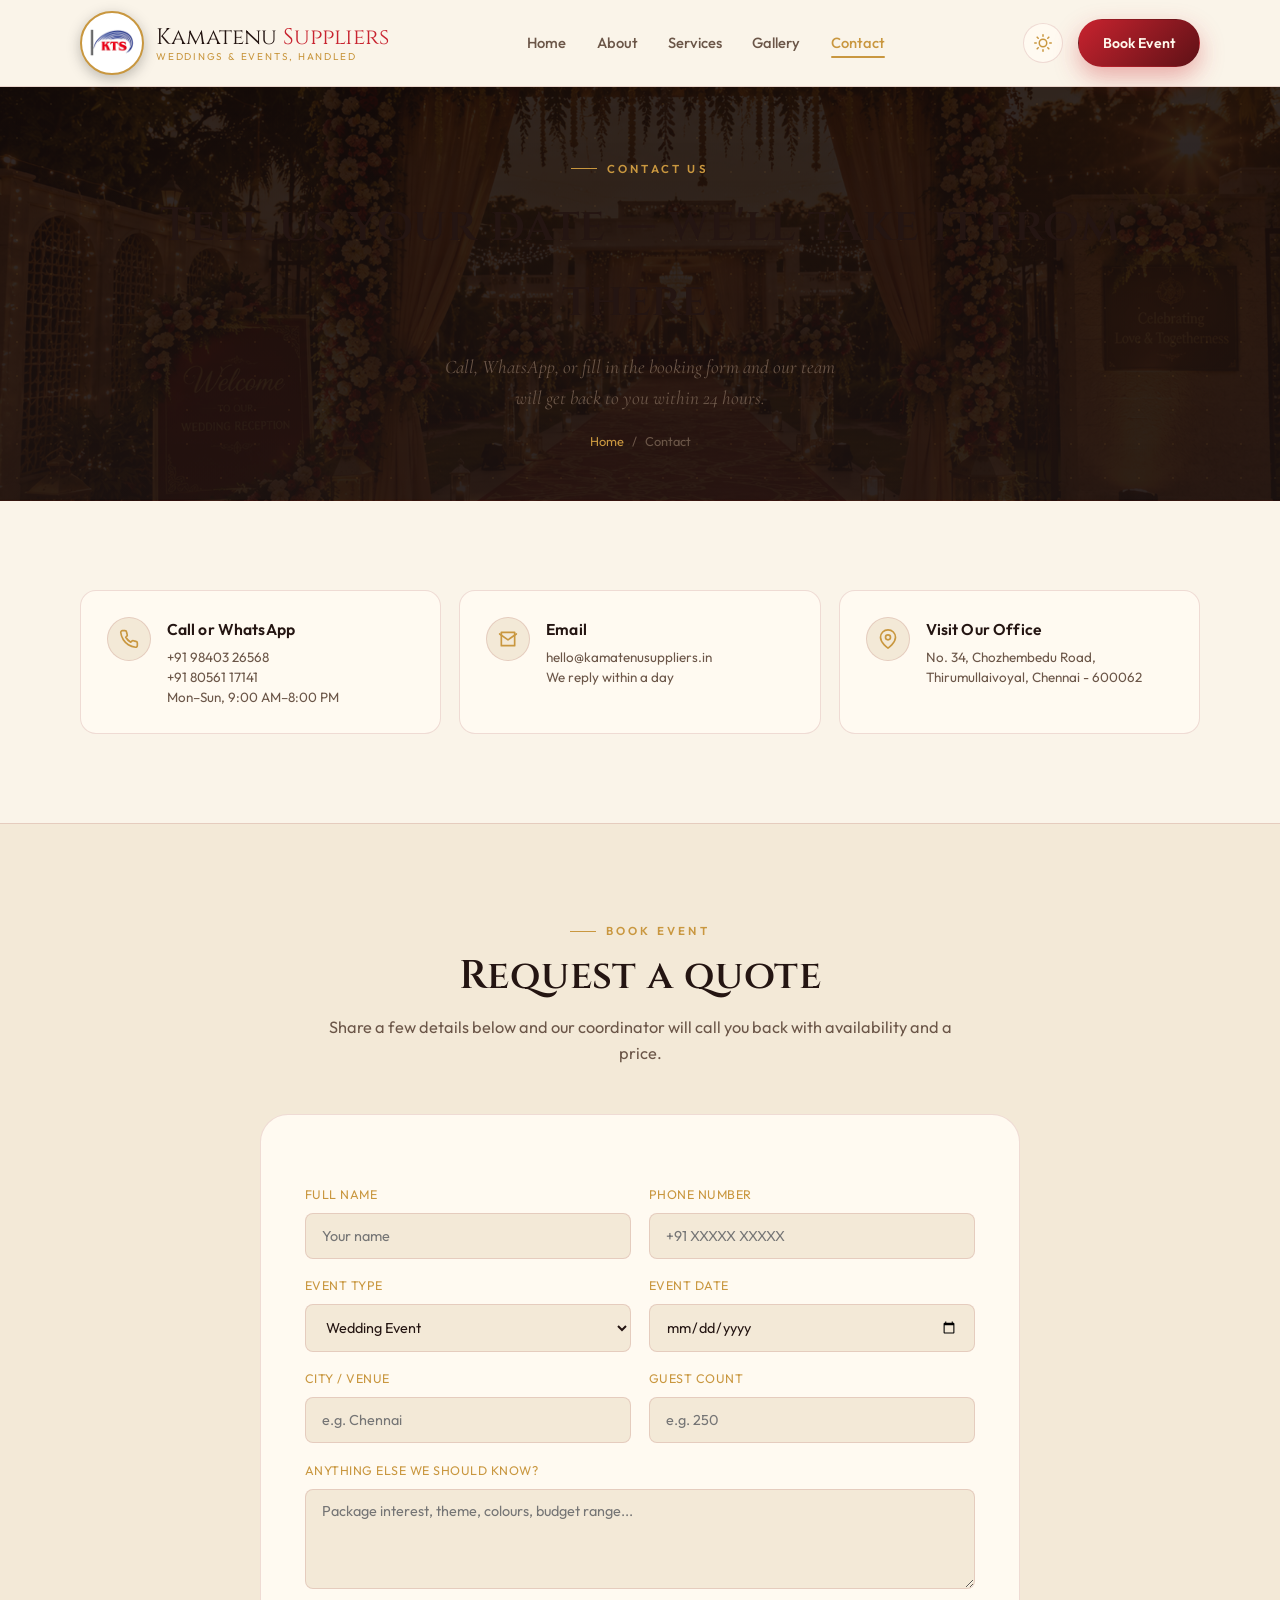
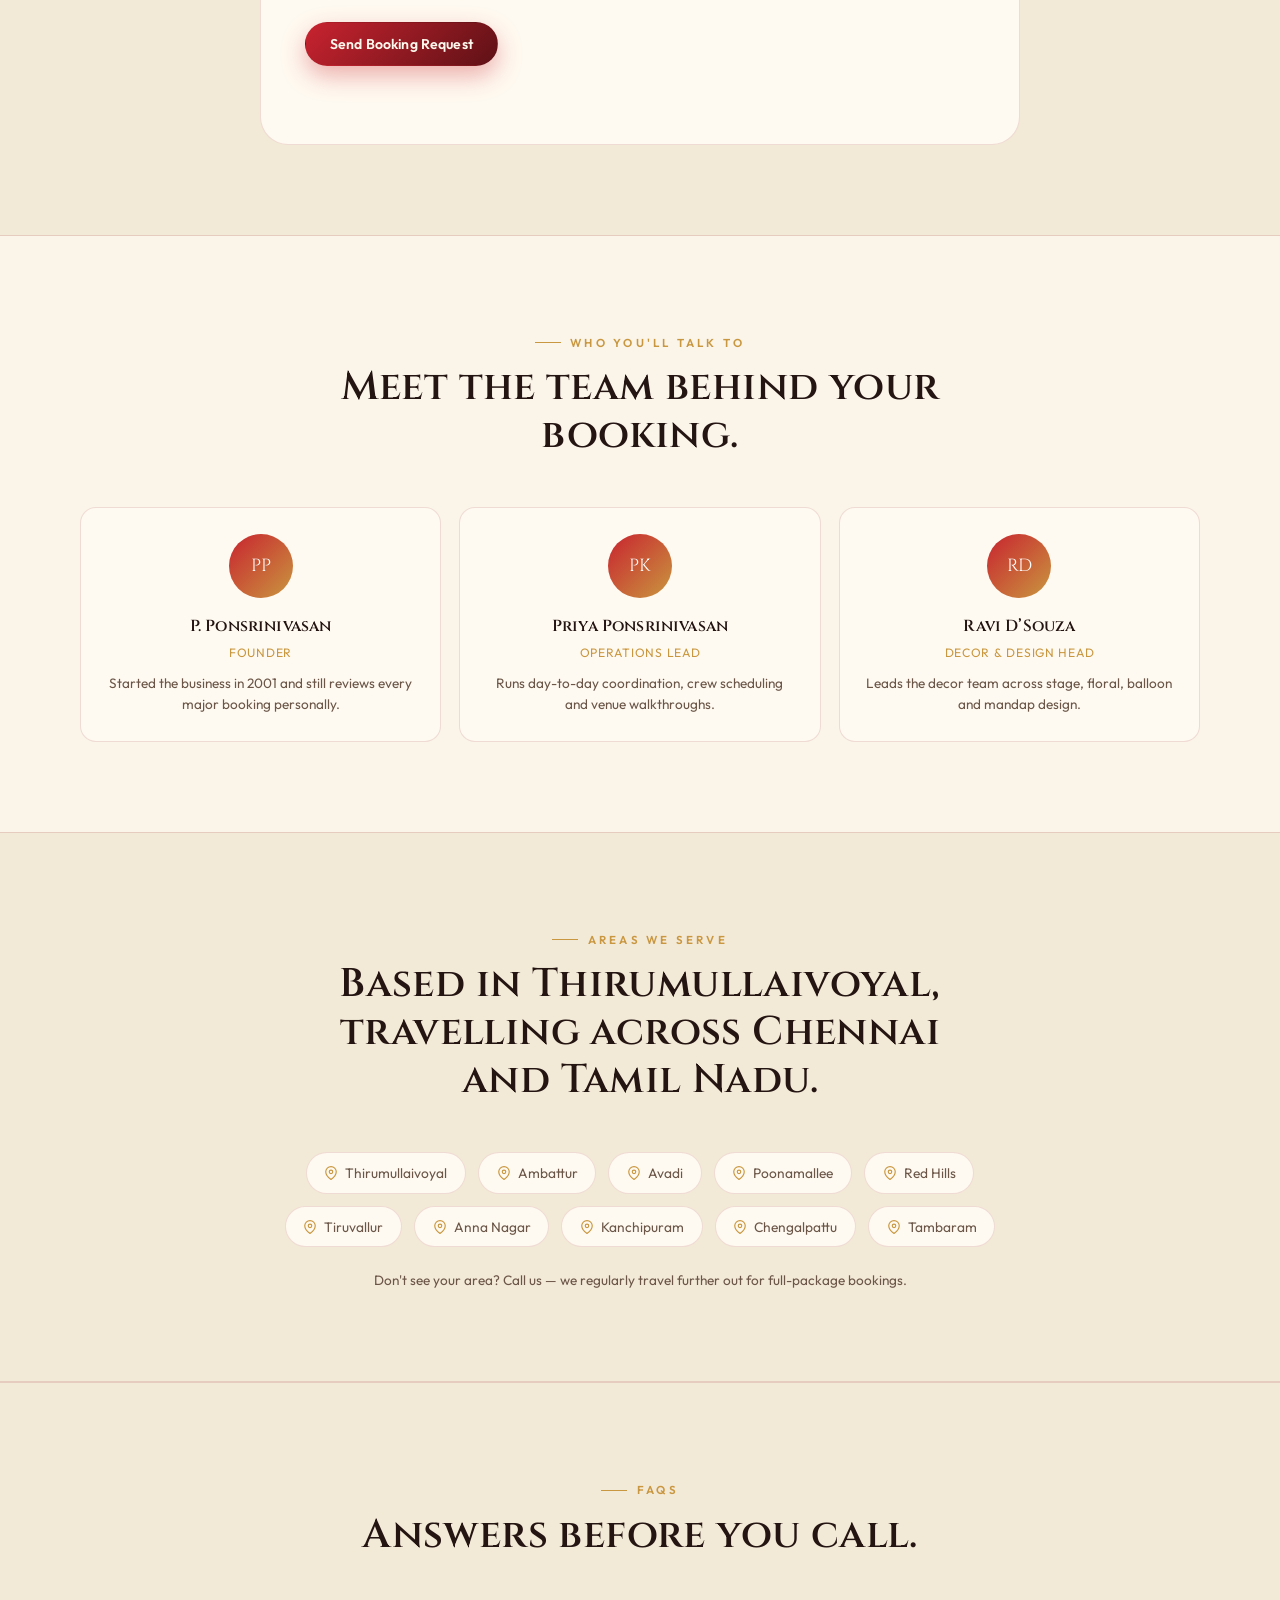
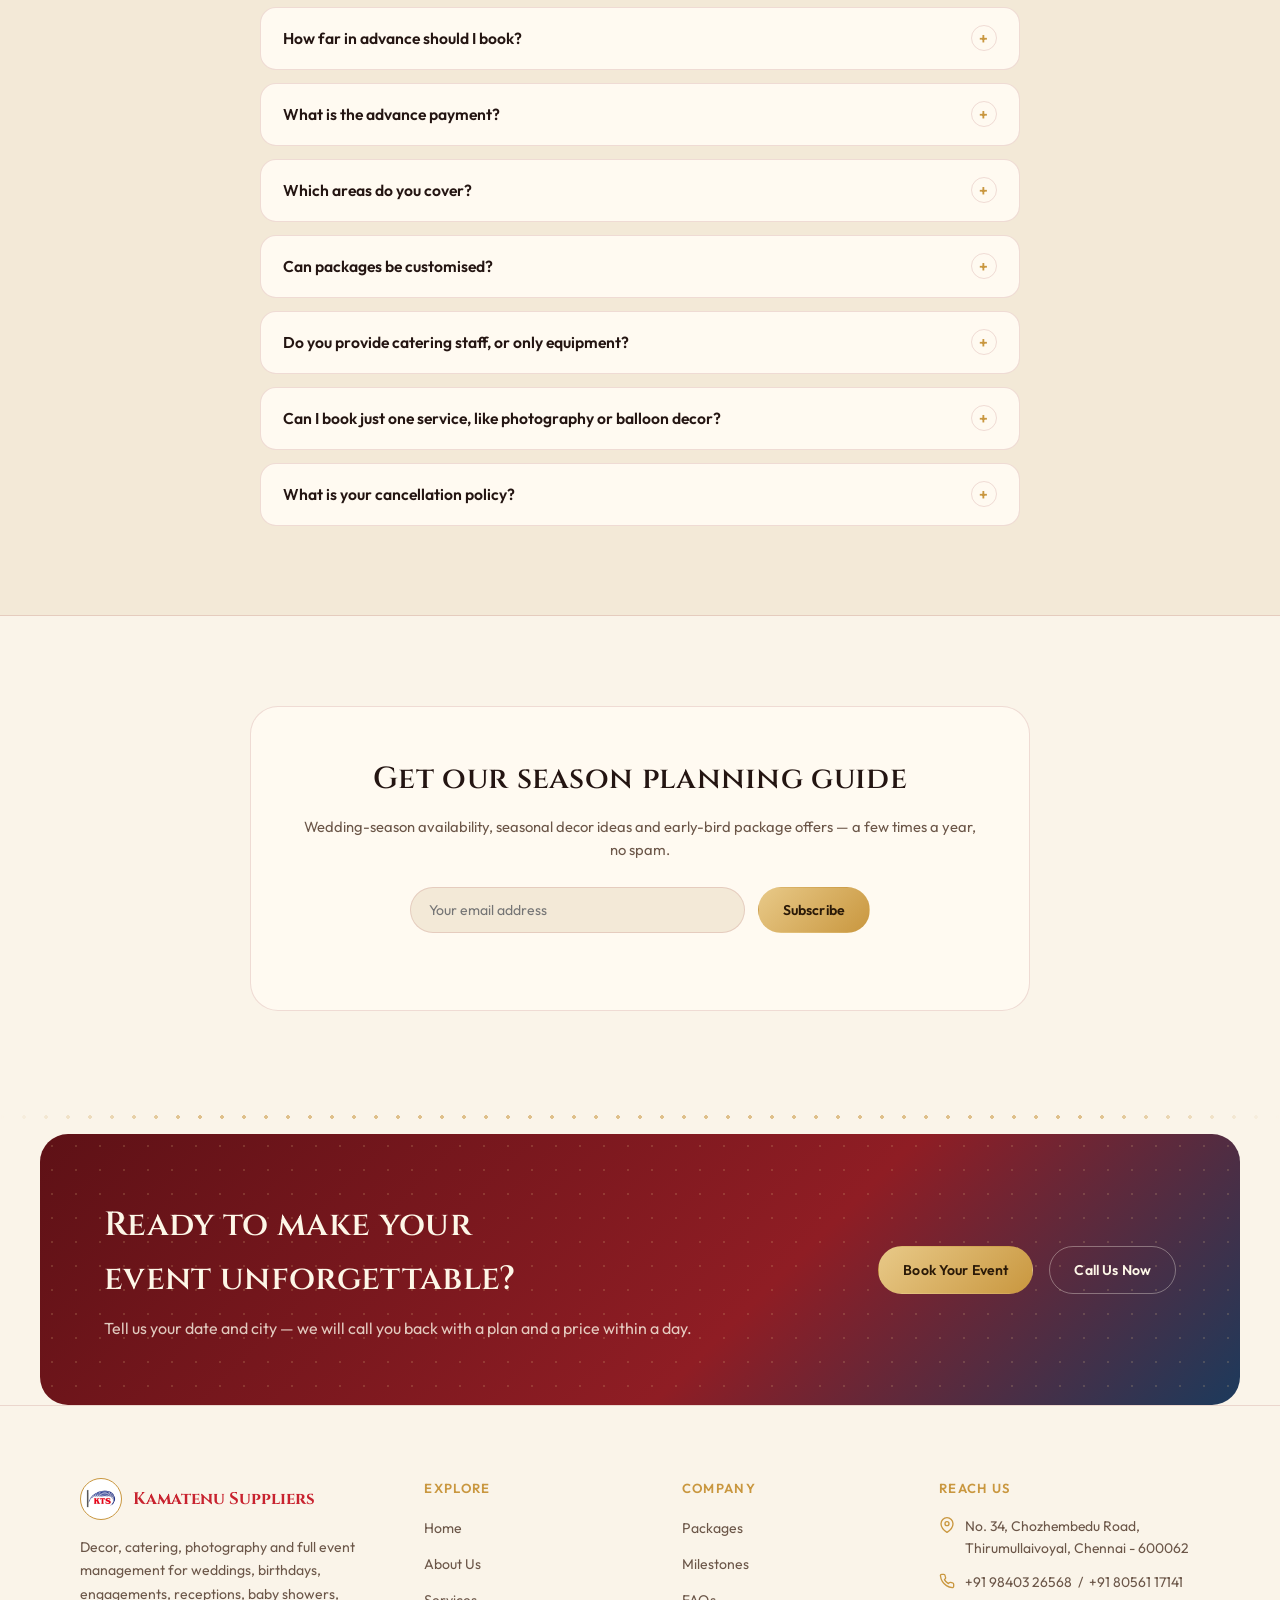
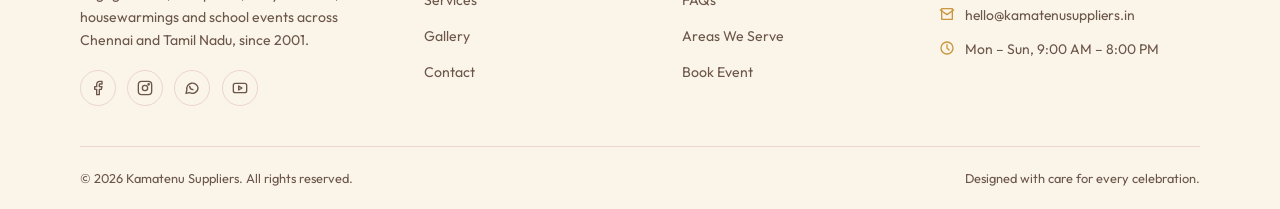
==== contact.html @ 51d7b3cb "Add files via upload" ====
<!doctype html>
<html lang="en">
<head>
<meta charset="UTF-8">
<meta name="viewport" content="width=device-width, initial-scale=1.0">
<title>Contact | Kamatenu Suppliers</title>
<meta name="description" content="Contact Kamatenu Suppliers to book decor, catering, photography and full event coordination in Chennai — call, WhatsApp or request a quote online.">
<link rel="icon" href="images/favicon.png">
<link rel="stylesheet" href="css/style.css">
</head>
<body>
  <header class="site-header">
    <div class="container">
      <a href="index.html" class="brand">
        <img src="images/logo.png" alt="Kamatenu Suppliers logo" class="brand-logo">
        <span class="brand-text">
          <span class="brand-name">Kamatenu <em>Suppliers</em></span>
          <span class="brand-tag">Weddings &amp; Events, Handled</span>
        </span>
      </a>

      <nav class="main-nav" id="mainNav">
        <ul>
          <li><a href="index.html">Home</a></li>
          <li><a href="about.html">About</a></li>
          <li><a href="services.html">Services</a></li>
          <li><a href="gallery.html">Gallery</a></li>
          <li><a href="contact.html" class="active">Contact</a></li>
        </ul>
      </nav>

      <div class="header-actions">
        <button class="theme-toggle" id="themeToggle" aria-label="Toggle light and dark theme">
          <svg viewBox="0 0 24 24" fill="none" stroke="currentColor" stroke-width="2" stroke-linecap="round" stroke-linejoin="round" class="icon-moon"><path d="M21 12.79A9 9 0 1 1 11.21 3 7 7 0 0 0 21 12.79z"/></svg>
          <svg viewBox="0 0 24 24" fill="none" stroke="currentColor" stroke-width="2" stroke-linecap="round" stroke-linejoin="round" class="icon-sun"><circle cx="12" cy="12" r="5"/><path d="M12 1v2M12 21v2M4.22 4.22l1.42 1.42M18.36 18.36l1.42 1.42M1 12h2M21 12h2M4.22 19.78l1.42-1.42M18.36 5.64l1.42-1.42"/></svg>
        </button>
        <a href="contact.html#book" class="btn btn-primary"><span>Book Event</span></a>
        <button class="nav-toggle" id="navToggle" aria-label="Toggle menu" aria-expanded="false">
          <span></span><span></span><span></span>
        </button>
      </div>
    </div>
  </header>


  <section class="page-banner" id="contact" style="background-image: linear-gradient(180deg, rgba(20,11,9,.88) 0%, rgba(28,18,16,.92) 100%), url('images/contact-banner.jpg'); background-size: cover; background-position: center;">
    <div class="container">
      <span class="eyebrow">Contact Us</span>
      <h1>Tell us your date — we'll take it from there.</h1>
      <p>Call, WhatsApp, or fill in the booking form and our team will get back to you within 24 hours.</p>
      <div class="breadcrumb"><a href="index.html">Home</a><span>/</span><span>Contact</span></div>
    </div>
  </section>

  <section class="section">
    <div class="container">
      <div class="why-grid" style="grid-template-columns:repeat(3,1fr);">
        <div class="why-card">
          <div class="why-icon"><svg viewBox="0 0 24 24" fill="none" stroke="currentColor" stroke-width="2" stroke-linecap="round" stroke-linejoin="round"><path d="M22 16.92v3a2 2 0 0 1-2.18 2 19.79 19.79 0 0 1-8.63-3.07 19.5 19.5 0 0 1-6-6A19.79 19.79 0 0 1 2.11 4.18 2 2 0 0 1 4.11 2h3a2 2 0 0 1 2 1.72c.127.96.361 1.903.7 2.81a2 2 0 0 1-.45 2.11L8.09 9.91a16 16 0 0 0 6 6l1.27-1.27a2 2 0 0 1 2.11-.45c.907.339 1.85.573 2.81.7A2 2 0 0 1 22 16.92z"/></svg></div>
          <div><h3>Call or WhatsApp</h3><p>+91 98403 26568<br>+91 80561 17141<br>Mon&ndash;Sun, 9:00 AM&ndash;8:00 PM</p></div>
        </div>
        <div class="why-card">
          <div class="why-icon"><svg viewBox="0 0 24 24" fill="none" stroke="currentColor" stroke-width="2" stroke-linecap="round" stroke-linejoin="round"><path d="M4 4h16v16H4z"/><path d="M22 6l-10 7L2 6"/></svg></div>
          <div><h3>Email</h3><p>hello@kamatenusuppliers.in<br>We reply within a day</p></div>
        </div>
        <div class="why-card">
          <div class="why-icon"><svg viewBox="0 0 24 24" fill="none" stroke="currentColor" stroke-width="2" stroke-linecap="round" stroke-linejoin="round"><path d="M21 10c0 7-9 13-9 13s-9-6-9-13a9 9 0 0 1 18 0z"/><circle cx="12" cy="10" r="3"/></svg></div>
          <div><h3>Visit Our Office</h3><p>No. 34, Chozhembedu Road,<br>Thirumullaivoyal, Chennai - 600062</p></div>
        </div>
      </div>
    </div>
  </section>

  <section class="section booking" id="book">
    <div class="container">
      <div class="section-head center">
        <span class="eyebrow">Book Event</span>
        <h2>Request a quote</h2>
        <p>Share a few details below and our coordinator will call you back with availability and a price.</p>
      </div>
      <div class="booking-box">
        <form id="bookingForm">
          <div class="booking-grid">
            <div class="field"><label for="bkName">Full Name</label><input id="bkName" type="text" placeholder="Your name" required></div>
            <div class="field"><label for="bkPhone">Phone Number</label><input id="bkPhone" type="tel" placeholder="+91 XXXXX XXXXX" required></div>
            <div class="field"><label for="bkEventType">Event Type</label>
              <select id="bkEventType">
                <option>Wedding Event</option>
                <option>Birthday Party</option>
                <option>Engagement Ceremony</option>
                <option>Reception</option>
                <option>Baby Shower</option>
                <option>Housewarming</option>
                <option>School Event</option>
                <option>Stage Decoration Only</option>
                <option>Balloon Decoration Only</option>
                <option>Flower Decoration Only</option>
                <option>Photography &amp; Videography Only</option>
                <option>Catering Only</option>
              </select>
            </div>
            <div class="field"><label for="bkDate">Event Date</label><input id="bkDate" type="date" required></div>
            <div class="field"><label for="bkCity">City / Venue</label><input id="bkCity" type="text" placeholder="e.g. Chennai"></div>
            <div class="field"><label for="bkGuests">Guest Count</label><input id="bkGuests" type="number" placeholder="e.g. 250"></div>
            <div class="field full"><label for="bkMsg">Anything else we should know?</label><textarea id="bkMsg" placeholder="Package interest, theme, colours, budget range..."></textarea></div>
          </div>
          <div style="margin-top:1.6rem;"><button type="submit" class="btn btn-primary">Send Booking Request</button></div>
          <p class="booking-note" id="bookingNote"></p>
        </form>
      </div>
    </div>
  </section>

  <section class="section" id="team">
    <div class="container">
      <div class="section-head center">
        <span class="eyebrow">Who You'll Talk To</span>
        <h2>Meet the team behind your booking.</h2>
      </div>
      <div class="team-grid">
        <div class="team-card">
          <div class="team-avatar">PP</div>
          <h3>P. Ponsrinivasan</h3>
          <span class="team-role">Founder</span>
          <p>Started the business in 2001 and still reviews every major booking personally.</p>
        </div>
        <div class="team-card">
          <div class="team-avatar">PK</div>
          <h3>Priya Ponsrinivasan</h3>
          <span class="team-role">Operations Lead</span>
          <p>Runs day-to-day coordination, crew scheduling and venue walkthroughs.</p>
        </div>
        <div class="team-card">
          <div class="team-avatar">RD</div>
          <h3>Ravi D&rsquo;Souza</h3>
          <span class="team-role">Decor &amp; Design Head</span>
          <p>Leads the decor team across stage, floral, balloon and mandap design.</p>
        </div>
      </div>
    </div>
  </section>

  <section class="section areas" id="areas">
    <div class="container">
      <div class="section-head center">
        <span class="eyebrow">Areas We Serve</span>
        <h2>Based in Thirumullaivoyal, travelling across Chennai and Tamil Nadu.</h2>
      </div>
      <div class="areas-chips">
          <span class="area-chip"><svg viewBox="0 0 24 24" fill="none" stroke="currentColor" stroke-width="2" stroke-linecap="round" stroke-linejoin="round"><path d="M21 10c0 7-9 13-9 13s-9-6-9-13a9 9 0 0 1 18 0z"/><circle cx="12" cy="10" r="3"/></svg>Thirumullaivoyal</span>
          <span class="area-chip"><svg viewBox="0 0 24 24" fill="none" stroke="currentColor" stroke-width="2" stroke-linecap="round" stroke-linejoin="round"><path d="M21 10c0 7-9 13-9 13s-9-6-9-13a9 9 0 0 1 18 0z"/><circle cx="12" cy="10" r="3"/></svg>Ambattur</span>
          <span class="area-chip"><svg viewBox="0 0 24 24" fill="none" stroke="currentColor" stroke-width="2" stroke-linecap="round" stroke-linejoin="round"><path d="M21 10c0 7-9 13-9 13s-9-6-9-13a9 9 0 0 1 18 0z"/><circle cx="12" cy="10" r="3"/></svg>Avadi</span>
          <span class="area-chip"><svg viewBox="0 0 24 24" fill="none" stroke="currentColor" stroke-width="2" stroke-linecap="round" stroke-linejoin="round"><path d="M21 10c0 7-9 13-9 13s-9-6-9-13a9 9 0 0 1 18 0z"/><circle cx="12" cy="10" r="3"/></svg>Poonamallee</span>
          <span class="area-chip"><svg viewBox="0 0 24 24" fill="none" stroke="currentColor" stroke-width="2" stroke-linecap="round" stroke-linejoin="round"><path d="M21 10c0 7-9 13-9 13s-9-6-9-13a9 9 0 0 1 18 0z"/><circle cx="12" cy="10" r="3"/></svg>Red Hills</span>
          <span class="area-chip"><svg viewBox="0 0 24 24" fill="none" stroke="currentColor" stroke-width="2" stroke-linecap="round" stroke-linejoin="round"><path d="M21 10c0 7-9 13-9 13s-9-6-9-13a9 9 0 0 1 18 0z"/><circle cx="12" cy="10" r="3"/></svg>Tiruvallur</span>
          <span class="area-chip"><svg viewBox="0 0 24 24" fill="none" stroke="currentColor" stroke-width="2" stroke-linecap="round" stroke-linejoin="round"><path d="M21 10c0 7-9 13-9 13s-9-6-9-13a9 9 0 0 1 18 0z"/><circle cx="12" cy="10" r="3"/></svg>Anna Nagar</span>
          <span class="area-chip"><svg viewBox="0 0 24 24" fill="none" stroke="currentColor" stroke-width="2" stroke-linecap="round" stroke-linejoin="round"><path d="M21 10c0 7-9 13-9 13s-9-6-9-13a9 9 0 0 1 18 0z"/><circle cx="12" cy="10" r="3"/></svg>Kanchipuram</span>
          <span class="area-chip"><svg viewBox="0 0 24 24" fill="none" stroke="currentColor" stroke-width="2" stroke-linecap="round" stroke-linejoin="round"><path d="M21 10c0 7-9 13-9 13s-9-6-9-13a9 9 0 0 1 18 0z"/><circle cx="12" cy="10" r="3"/></svg>Chengalpattu</span>
          <span class="area-chip"><svg viewBox="0 0 24 24" fill="none" stroke="currentColor" stroke-width="2" stroke-linecap="round" stroke-linejoin="round"><path d="M21 10c0 7-9 13-9 13s-9-6-9-13a9 9 0 0 1 18 0z"/><circle cx="12" cy="10" r="3"/></svg>Tambaram</span>
      </div>
      <p class="areas-note">Don't see your area? Call us — we regularly travel further out for full-package bookings.</p>
    </div>
  </section>

  <section class="section more-section" id="faq">
    <div class="container">
      <div class="section-head center">
        <span class="eyebrow">FAQs</span>
        <h2>Answers before you call.</h2>
      </div>
      <div class="faq-list">
        <div class="faq-item">
          <button class="faq-question">
            <span>How far in advance should I book?</span>
            <span class="plus">+</span>
          </button>
          <div class="faq-answer"><p>For weekend weddings in season (Nov–Feb), we recommend booking 3–4 months ahead. Birthdays, baby showers and housewarmings can usually be booked 2–3 weeks out, subject to availability.</p></div>
        </div>
        <div class="faq-item">
          <button class="faq-question">
            <span>What is the advance payment?</span>
            <span class="plus">+</span>
          </button>
          <div class="faq-answer"><p>We confirm a date with a 25% advance against your final quote. The balance is split into a pre-event instalment and a final settlement on the day, as agreed in your contract.</p></div>
        </div>
        <div class="faq-item">
          <button class="faq-question">
            <span>Which areas do you cover?</span>
            <span class="plus">+</span>
          </button>
          <div class="faq-answer"><p>We are based in Thirumullaivoyal and regularly serve Ambattur, Avadi, Poonamallee, Red Hills and surrounding areas. Longer-distance events elsewhere in Tamil Nadu can be arranged with advance notice.</p></div>
        </div>
        <div class="faq-item">
          <button class="faq-question">
            <span>Can packages be customised?</span>
            <span class="plus">+</span>
          </button>
          <div class="faq-answer"><p>Yes — the Silver, Gold and Platinum packages are starting points. We routinely swap decor styles, add photography or catering, or scale guest counts and adjust the quote accordingly.</p></div>
        </div>
        <div class="faq-item">
          <button class="faq-question">
            <span>Do you provide catering staff, or only equipment?</span>
            <span class="plus">+</span>
          </button>
          <div class="faq-answer"><p>We supply and set up catering equipment (counters, chafing dishes, crockery) and can coordinate with your chosen caterer. If you need a full catering team, we can also recommend trusted partners we regularly work with.</p></div>
        </div>
        <div class="faq-item">
          <button class="faq-question">
            <span>Can I book just one service, like photography or balloon decor?</span>
            <span class="plus">+</span>
          </button>
          <div class="faq-answer"><p>Yes — every service on our list, including photography, balloon decor or flower decor, can be booked on its own without a full event package.</p></div>
        </div>
        <div class="faq-item">
          <button class="faq-question">
            <span>What is your cancellation policy?</span>
            <span class="plus">+</span>
          </button>
          <div class="faq-answer"><p>Advances are adjustable against a rescheduled date within 12 months. For cancellations within 15 days of the event, a partial fee applies to cover reserved inventory — full details are in your booking contract.</p></div>
        </div>
      </div>
    </div>
  </section>

  <section class="section newsletter">
    <div class="container">
      <div class="newsletter-box">
        <h2>Get our season planning guide</h2>
        <p>Wedding-season availability, seasonal decor ideas and early-bird package offers — a few times a year, no spam.</p>
        <form class="newsletter-form" id="newsletterForm">
          <input type="email" placeholder="Your email address" required aria-label="Email address">
          <button type="submit" class="btn btn-gold">Subscribe</button>
        </form>
        <p class="newsletter-note" id="newsletterNote"></p>
      </div>
    </div>
  </section>

  <div class="kolam-divider"></div>

  <section class="section cta-band">
    <div>
      <h2>Ready to make your event unforgettable?</h2>
      <p>Tell us your date and city — we will call you back with a plan and a price within a day.</p>
    </div>
    <div class="cta-actions">
      <a href="contact.html#book" class="btn btn-gold">Book Your Event</a>
      <a href="tel:+919840326568" class="btn btn-outline" style="border-color:rgba(253,246,231,.35);color:#fdf6e7;">Call Us Now</a>
    </div>
  </section>

  <footer class="site-footer">
    <div class="container">
      <div class="footer-grid">
        <div class="footer-col">
          <div class="footer-brand">
            <img src="images/logo.png" alt="Kamatenu Suppliers logo">
            <strong>Kamatenu Suppliers</strong>
          </div>
          <p>Decor, catering, photography and full event management for weddings, birthdays, engagements, receptions, baby showers, housewarmings and school events across Chennai and Tamil Nadu, since 2001.</p>
          <div class="footer-socials">
            <a href="#" aria-label="Facebook"><svg viewBox="0 0 24 24" fill="none" stroke="currentColor" stroke-width="2" stroke-linecap="round" stroke-linejoin="round"><path d="M18 2h-3a5 5 0 0 0-5 5v3H7v4h3v8h4v-8h3l1-4h-4V7a1 1 0 0 1 1-1h3z"/></svg></a>
            <a href="#" aria-label="Instagram"><svg viewBox="0 0 24 24" fill="none" stroke="currentColor" stroke-width="2" stroke-linecap="round" stroke-linejoin="round"><rect x="2" y="2" width="20" height="20" rx="5"/><circle cx="12" cy="12" r="4"/><circle cx="17.5" cy="6.5" r="1"/></svg></a>
            <a href="#" aria-label="WhatsApp"><svg viewBox="0 0 24 24" fill="none" stroke="currentColor" stroke-width="2" stroke-linecap="round" stroke-linejoin="round"><path d="M21 11.5a8.5 8.5 0 0 1-12.9 7.3L3 20l1.3-5A8.5 8.5 0 1 1 21 11.5z"/><path d="M8.5 9.5c.3 3 2 4.7 5 5"/></svg></a>
            <a href="#" aria-label="YouTube"><svg viewBox="0 0 24 24" fill="none" stroke="currentColor" stroke-width="2" stroke-linecap="round" stroke-linejoin="round"><rect x="2" y="5" width="20" height="14" rx="3"/><path d="M10 9l5 3-5 3z"/></svg></a>
          </div>
        </div>

        <div class="footer-col">
          <h4>Explore</h4>
          <ul>
            <li><a href="index.html">Home</a></li>
            <li><a href="about.html">About Us</a></li>
            <li><a href="services.html">Services</a></li>
            <li><a href="gallery.html">Gallery</a></li>
            <li><a href="contact.html">Contact</a></li>
          </ul>
        </div>

        <div class="footer-col">
          <h4>Company</h4>
          <ul>
            <li><a href="services.html#packages">Packages</a></li>
            <li><a href="about.html#milestones">Milestones</a></li>
            <li><a href="contact.html#faq">FAQs</a></li>
            <li><a href="contact.html#areas">Areas We Serve</a></li>
            <li><a href="contact.html#book">Book Event</a></li>
          </ul>
        </div>

        <div class="footer-col">
          <h4>Reach Us</h4>
          <div class="footer-contact-item"><svg viewBox="0 0 24 24" fill="none" stroke="currentColor" stroke-width="2" stroke-linecap="round" stroke-linejoin="round"><path d="M21 10c0 7-9 13-9 13s-9-6-9-13a9 9 0 0 1 18 0z"/><circle cx="12" cy="10" r="3"/></svg><span>No. 34, Chozhembedu Road, Thirumullaivoyal, Chennai - 600062</span></div>
          <div class="footer-contact-item" style="margin-top:.7rem;"><svg viewBox="0 0 24 24" fill="none" stroke="currentColor" stroke-width="2" stroke-linecap="round" stroke-linejoin="round"><path d="M22 16.92v3a2 2 0 0 1-2.18 2 19.79 19.79 0 0 1-8.63-3.07 19.5 19.5 0 0 1-6-6A19.79 19.79 0 0 1 2.11 4.18 2 2 0 0 1 4.11 2h3a2 2 0 0 1 2 1.72c.127.96.361 1.903.7 2.81a2 2 0 0 1-.45 2.11L8.09 9.91a16 16 0 0 0 6 6l1.27-1.27a2 2 0 0 1 2.11-.45c.907.339 1.85.573 2.81.7A2 2 0 0 1 22 16.92z"/></svg><span>+91 98403 26568 &nbsp;/&nbsp; +91 80561 17141</span></div>
          <div class="footer-contact-item" style="margin-top:.7rem;"><svg viewBox="0 0 24 24" fill="none" stroke="currentColor" stroke-width="2" stroke-linecap="round" stroke-linejoin="round"><path d="M4 4h16v16H4z"/><path d="M22 6l-10 7L2 6"/></svg><span>hello@kamatenusuppliers.in</span></div>
          <div class="footer-contact-item" style="margin-top:.7rem;"><svg viewBox="0 0 24 24" fill="none" stroke="currentColor" stroke-width="2" stroke-linecap="round" stroke-linejoin="round"><circle cx="12" cy="12" r="9"/><path d="M12 7v5l3 3"/></svg><span>Mon – Sun, 9:00 AM – 8:00 PM</span></div>
        </div>
      </div>

      <div class="footer-bottom">
        <span>&copy; <span id="year"></span> Kamatenu Suppliers. All rights reserved.</span>
        <span>Designed with care for every celebration.</span>
      </div>
    </div>
  </footer>

  <button class="back-to-top" id="backToTop" aria-label="Back to top"><svg viewBox="0 0 24 24" fill="none" stroke="currentColor" stroke-width="2" stroke-linecap="round" stroke-linejoin="round"><path d="M12 19V5M5 12l7-7 7 7"/></svg></button>

  <script src="js/script.js"></script>
</body>
</html>
---- css/style.css ----
/* ============================================================
   KAMATENU SUPPLIERS — style.css
   Design tokens are derived from the KTS letterhead:
   deep maroon + festive gold + navy swirl, on warm ink / cream.
   ============================================================ */

@import url('https://fonts.googleapis.com/css2?family=Cinzel:wght@500;600;700&family=Cormorant+Garamond:ital@1&family=Outfit:wght@300;400;500;600;700&display=swap');

:root{
  /* ---- brand tokens ---- */
  --maroon:        #8f1d24;
  --maroon-bright: #c8232f;
  --maroon-deep:   #5e1116;
  --gold:          #c9973f;
  --gold-light:    #e8c988;
  --navy:          #1c3a5c;

  /* ---- dark theme (default) ---- */
  --bg:            #140b09;
  --bg-alt:        #1c1210;
  --surface:       #241713;
  --surface-2:     #2c1c17;
  --text:          #f4ead9;
  --text-muted:    #c9b8a6;
  --border:        rgba(232, 201, 136, 0.16);
  --shadow:        0 20px 50px rgba(0,0,0,0.45);

  /* ---- fixed scale ---- */
  --radius-sm: 8px;
  --radius-md: 16px;
  --radius-lg: 28px;
  --gap: clamp(1rem, 2vw, 2rem);
  --container: 1200px;

  --font-display: 'Cinzel', serif;
  --font-quote: 'Cormorant Garamond', serif;
  --font-body: 'Outfit', sans-serif;
}

[data-theme="light"]{
  --bg:        #faf4e9;
  --bg-alt:    #f3e9d7;
  --surface:   #fffaf1;
  --surface-2: #fff;
  --text:      #241512;
  --text-muted:#6b5648;
  --border:    rgba(143, 29, 36, 0.14);
  --shadow:    0 20px 50px rgba(94, 55, 25, 0.12);
}

*, *::before, *::after{ box-sizing: border-box; }
html{ scroll-behavior: smooth; }
html:focus-within{ scroll-behavior: smooth; }

body{
  margin: 0;
  background: var(--bg);
  color: var(--text);
  font-family: var(--font-body);
  font-weight: 400;
  line-height: 1.6;
  -webkit-font-smoothing: antialiased;
  transition: background .35s ease, color .35s ease;
  overflow-x: hidden;
}

img{ max-width: 100%; display: block; }
a{ color: inherit; text-decoration: none; }
ul{ margin: 0; padding: 0; list-style: none; }
h1,h2,h3,h4{ margin: 0; font-family: var(--font-display); font-weight: 600; letter-spacing: .01em; }
p{ margin: 0; }
button{ font-family: inherit; cursor: pointer; }

:focus-visible{
  outline: 2px solid var(--gold);
  outline-offset: 3px;
}

.container{
  width: 100%;
  max-width: var(--container);
  margin-inline: auto;
  padding-inline: clamp(1.25rem, 4vw, 2.5rem);
}

.eyebrow{
  display: inline-flex;
  align-items: center;
  gap: .6rem;
  font-family: var(--font-body);
  font-size: .72rem;
  font-weight: 600;
  letter-spacing: .28em;
  text-transform: uppercase;
  color: var(--gold);
}
.eyebrow::before{
  content: "";
  width: 26px; height: 1px;
  background: var(--gold);
}

/* ============================================================
   KOLAM (rangoli) motif — the page's signature device.
   Repeating dotted-diamond pattern used as a divider & texture.
   ============================================================ */
.kolam-divider{
  height: 34px;
  background-image: radial-gradient(circle, var(--gold) 1.6px, transparent 1.7px);
  background-size: 22px 22px;
  background-position: center;
  opacity: .55;
  mask-image: linear-gradient(90deg, transparent, #000 15%, #000 85%, transparent);
  -webkit-mask-image: linear-gradient(90deg, transparent, #000 15%, #000 85%, transparent);
}

/* ============================================================
   HEADER
   ============================================================ */
.site-header{
  position: sticky;
  top: 0;
  z-index: 100;
  background: color-mix(in srgb, var(--bg) 88%, transparent);
  backdrop-filter: blur(14px);
  border-bottom: 1px solid var(--border);
}
.site-header .container{
  display: flex;
  align-items: center;
  justify-content: space-between;
  gap: 1.5rem;
  padding-block: .7rem;
}
.brand{
  display: flex;
  align-items: center;
  gap: .75rem;
  min-width: 0;
}
.brand-logo{
  width: 64px; height: 64px;
  border-radius: 50%;
  object-fit: cover;
  border: 2px solid var(--gold);
  flex-shrink: 0;
  background: #fff;
  box-shadow: 0 4px 14px rgba(0,0,0,.25);
}
.brand-text{ display: flex; flex-direction: column; line-height: 1.2; }
.brand-name{
  font-family: var(--font-display);
  font-size: clamp(1.1rem, 2.2vw, 1.4rem);
  color: var(--text);
  white-space: nowrap;
}
.brand-name em{
  font-style: normal;
  color: var(--maroon-bright);
}
.brand-tag{
  font-size: .62rem;
  letter-spacing: .18em;
  text-transform: uppercase;
  color: var(--gold);
}

.main-nav{ display: flex; align-items: center; gap: 2rem; }
.main-nav ul{ display: flex; align-items: center; gap: 1.9rem; }
.main-nav a{
  font-size: .92rem;
  font-weight: 500;
  color: var(--text-muted);
  position: relative;
  padding-block: 6px;
  transition: color .2s ease;
}
.main-nav a:hover, .main-nav a.active{ color: var(--gold); }
.main-nav a.active::after{
  content: "";
  position: absolute; left: 0; right: 0; bottom: 0;
  height: 2px; background: var(--gold);
  border-radius: 2px;
}

.header-actions{ display: flex; align-items: center; gap: .9rem; }

.theme-toggle{
  width: 40px; height: 40px;
  border-radius: 50%;
  border: 1px solid var(--border);
  background: var(--surface);
  display: grid; place-items: center;
  color: var(--gold);
  flex-shrink: 0;
  transition: transform .3s ease, background .3s ease;
}
.theme-toggle:hover{ transform: rotate(18deg); }
.theme-toggle svg{ width: 18px; height: 18px; }
.theme-toggle .icon-sun{ display: none; }
[data-theme="light"] .theme-toggle .icon-sun{ display: block; }
[data-theme="light"] .theme-toggle .icon-moon{ display: none; }

.btn{
  display: inline-flex;
  align-items: center;
  justify-content: center;
  gap: .5rem;
  padding: .75rem 1.5rem;
  border-radius: 999px;
  font-size: .88rem;
  font-weight: 600;
  letter-spacing: .01em;
  border: 1px solid transparent;
  transition: transform .2s ease, box-shadow .2s ease, background .2s ease, color .2s ease;
  white-space: nowrap;
}
.btn:active{ transform: scale(.97); }
.btn-primary{
  background: linear-gradient(135deg, var(--maroon-bright), var(--maroon-deep));
  color: #fff8ec;
  box-shadow: 0 10px 24px rgba(200,35,47,.35);
}
.btn-primary:hover{ box-shadow: 0 14px 30px rgba(200,35,47,.5); transform: translateY(-2px); }
.btn-outline{
  border-color: var(--border);
  color: var(--text);
  background: transparent;
}
.btn-outline:hover{ border-color: var(--gold); color: var(--gold); }
.btn-gold{
  background: linear-gradient(135deg, var(--gold-light), var(--gold));
  color: #2b1a08;
}
.btn-gold:hover{ transform: translateY(-2px); box-shadow: 0 14px 26px rgba(201,151,63,.35); }

.nav-toggle{
  display: none;
  width: 42px; height: 42px;
  border-radius: 10px;
  border: 1px solid var(--border);
  background: var(--surface);
  align-items: center; justify-content: center;
  flex-direction: column; gap: 5px;
}
.nav-toggle span{
  width: 20px; height: 2px; background: var(--text);
  transition: transform .25s ease, opacity .25s ease;
}
.nav-toggle.open span:nth-child(1){ transform: translateY(7px) rotate(45deg); }
.nav-toggle.open span:nth-child(2){ opacity: 0; }
.nav-toggle.open span:nth-child(3){ transform: translateY(-7px) rotate(-45deg); }

/* ============================================================
   HERO
   ============================================================ */
.hero{
  position: relative;
  overflow: hidden;
  background:
    radial-gradient(ellipse 60% 60% at 82% 8%, rgba(201,151,63,.16), transparent 60%),
    radial-gradient(ellipse 55% 55% at 8% 100%, rgba(200,35,47,.18), transparent 60%),
    linear-gradient(180deg, var(--bg) 0%, var(--bg-alt) 100%);
  padding-block: clamp(3.5rem, 9vw, 6.5rem) clamp(3rem, 6vw, 4.5rem);
  border-bottom: 1px solid var(--border);
}
.hero::before{
  content: "";
  position: absolute; inset: 0;
  background-image: radial-gradient(circle, var(--gold) 1px, transparent 1.4px);
  background-size: 34px 34px;
  opacity: .07;
  pointer-events: none;
}
.hero .container{
  display: grid;
  grid-template-columns: 1.05fr .95fr;
  gap: clamp(2rem, 5vw, 4rem);
  align-items: center;
  position: relative;
}
.hero-badge{
  display: inline-flex; align-items: center; gap: .5rem;
  background: var(--surface);
  border: 1px solid var(--border);
  padding: .45rem .9rem;
  border-radius: 999px;
  font-size: .78rem;
  color: var(--gold);
  margin-bottom: 1.3rem;
}
.hero-badge b{ color: var(--text); font-weight: 600; }
.hero h1{
  font-size: clamp(2.1rem, 4.4vw, 3.4rem);
  line-height: 1.32;
  padding-block: .1em;
  color: var(--text);
}
.hero h1 em{
  font-style: normal;
  color: var(--gold-light);
  position: relative;
  white-space: nowrap;
}
.hero h1 em::after{
  content: "";
  position: absolute;
  left: 0; right: 0; bottom: .06em;
  height: .1em;
  background: linear-gradient(90deg, var(--maroon-bright), var(--gold));
  border-radius: 2px;
  opacity: .55;
}
.hero-sub{
  font-family: var(--font-quote);
  font-style: italic;
  font-size: clamp(1.05rem, 1.6vw, 1.3rem);
  color: var(--text-muted);
  max-width: 46ch;
  margin-top: 1.15rem;
}
.hero-actions{ display: flex; flex-wrap: wrap; gap: 1rem; margin-top: 2rem; }
.hero-stats{
  display: flex;
  flex-wrap: wrap;
  gap: clamp(1.5rem, 4vw, 2.8rem);
  margin-top: 2.3rem;
}
.hstat{ display: flex; flex-direction: column; }
.hstat-num{
  font-family: var(--font-display);
  font-size: clamp(1.4rem, 2.6vw, 1.9rem);
  color: var(--gold-light);
}
.hstat-lbl{
  font-size: .72rem;
  letter-spacing: .06em;
  text-transform: uppercase;
  color: var(--text-muted);
  margin-top: .2rem;
}
.hero-contacts{
  display: flex; flex-wrap: wrap; gap: 1.6rem;
  margin-top: 2.2rem;
  padding-top: 1.6rem;
  border-top: 1px dashed var(--border);
}
.hero-contact{ display: flex; align-items: center; gap: .6rem; }
.hero-contact .ic{
  width: 36px; height: 36px; border-radius: 50%;
  background: var(--surface); border: 1px solid var(--border);
  display: grid; place-items: center; color: var(--gold); flex-shrink: 0;
}
.hero-contact .ic svg{ width: 16px; height: 16px; }
.hero-contact span{ display: block; font-size: .68rem; color: var(--text-muted); letter-spacing: .06em; text-transform: uppercase; }
.hero-contact strong{ font-size: .92rem; font-weight: 600; }

.hero-visual{ position: relative; }
.hero-frame{
  position: relative;
  border-radius: var(--radius-lg);
  padding: clamp(2.2rem, 5vw, 3.5rem);
  background: linear-gradient(155deg, var(--maroon-deep), var(--maroon) 55%, var(--navy));
  box-shadow: var(--shadow);
  overflow: hidden;
  aspect-ratio: 4/4.3;
  display: flex; flex-direction: column; align-items: center; justify-content: center; text-align: center;
  color: #fdf6e7;
}
.hero-frame::before{
  content: "";
  position: absolute; inset: 0;
  background-image: radial-gradient(circle, rgba(232,201,136,.35) 1.4px, transparent 1.6px);
  background-size: 26px 26px;
  opacity: .5;
}
.hero-frame img{
  width: 118px; height: 118px;
  border-radius: 50%;
  border: 3px solid var(--gold-light);
  background: #fff;
  position: relative;
  margin-bottom: 1.4rem;
}
.hero-frame .fr-title{
  font-family: var(--font-display);
  font-size: 1.5rem;
  position: relative;
}
.hero-frame .fr-est{
  position: relative;
  margin-top: .4rem;
  font-size: .78rem;
  letter-spacing: .22em;
  text-transform: uppercase;
  color: var(--gold-light);
}
.hero-frame .fr-motto{
  position: relative;
  margin-top: 1.2rem;
  font-family: var(--font-quote);
  font-style: italic;
  font-size: 1.05rem;
  color: rgba(253,246,231,.85);
  max-width: 22ch;
}
.hero-float{
  position: absolute;
  bottom: -18px; left: -18px;
  background: var(--surface);
  border: 1px solid var(--border);
  border-radius: var(--radius-md);
  padding: 1rem 1.3rem;
  box-shadow: var(--shadow);
  display: flex; align-items: center; gap: .8rem;
}
.hero-float .num{ font-family: var(--font-display); font-size: 1.5rem; color: var(--maroon-bright); }
.hero-float .lbl{ font-size: .72rem; color: var(--text-muted); max-width: 12ch; line-height: 1.25; }

/* ============================================================
   SECTION scaffolding
   ============================================================ */
.section{ padding-block: clamp(3.5rem, 7vw, 6rem); }
.section-head{
  max-width: 640px;
  margin-bottom: clamp(2rem, 4vw, 3rem);
}
.section-head.center{ margin-inline: auto; text-align: center; }
.section-head h2{
  font-size: clamp(1.7rem, 3.2vw, 2.5rem);
  margin-top: .7rem;
  line-height: 1.2;
}
.section-head p{
  margin-top: .9rem;
  color: var(--text-muted);
  font-size: 1.02rem;
}

/* ---- About ---- */
.about{ background: var(--bg-alt); border-block: 1px solid var(--border); }
.about .container{
  display: grid;
  grid-template-columns: .85fr 1.15fr;
  gap: clamp(2rem, 5vw, 4rem);
  align-items: center;
}
.page-banner{
  position: relative;
  overflow: hidden;
  text-align: center;
  background:
    radial-gradient(ellipse 60% 60% at 82% 8%, rgba(201,151,63,.16), transparent 60%),
    radial-gradient(ellipse 55% 55% at 8% 100%, rgba(200,35,47,.18), transparent 60%),
    linear-gradient(180deg, var(--bg) 0%, var(--bg-alt) 100%);
  padding-block: clamp(2.75rem, 6vw, 4rem) clamp(2.25rem, 4vw, 3rem);
  border-bottom: 1px solid var(--border);
}
.about-stats{
  display: grid;
  grid-template-columns: repeat(3, 1fr);
  gap: 1rem;
  margin-top: 2.2rem;
}
.stat{
  background: var(--surface);
  border: 1px solid var(--border);
  border-radius: var(--radius-md);
  padding: 1.2rem 1rem;
  text-align: center;
}
.stat .stat-num{
  font-family: var(--font-display);
  font-size: clamp(1.4rem, 2.6vw, 1.9rem);
  color: var(--maroon-bright);
}
.stat .stat-lbl{ font-size: .74rem; color: var(--text-muted); margin-top: .3rem; letter-spacing: .04em; }

/* ---- Services grid (compact cards, used on Home) ---- */
.services-grid{
  display: grid;
  grid-template-columns: repeat(4, 1fr);
  gap: 1.15rem;
}
.service-card{
  background: var(--surface);
  border: 1px solid var(--border);
  border-radius: var(--radius-md);
  padding: 1.6rem 1.3rem;
  transition: transform .25s ease, border-color .25s ease, box-shadow .25s ease;
}
.service-card:hover{
  transform: translateY(-6px);
  border-color: var(--gold);
  box-shadow: var(--shadow);
}
.service-icon{
  width: 48px; height: 48px;
  border-radius: 12px;
  background: linear-gradient(135deg, var(--maroon-bright), var(--maroon-deep));
  display: grid; place-items: center;
  color: #fdf1e0;
  margin-bottom: 1rem;
}
.service-icon svg{ width: 22px; height: 22px; }
.service-card h3{ font-family: var(--font-body); font-size: 1.02rem; font-weight: 600; }
.service-card p{ margin-top: .4rem; font-size: .85rem; color: var(--text-muted); line-height: 1.5; }

/* ---- Service Detail rows (Services page — image right, copy left) ---- */
.service-detail-list{ display: flex; flex-direction: column; }
.service-detail-row{
  display: grid;
  grid-template-columns: 1.08fr .92fr;
  gap: clamp(2rem, 5vw, 3.6rem);
  align-items: center;
  padding-block: clamp(2.4rem, 5vw, 3.4rem);
  border-bottom: 1px solid var(--border);
}
.service-detail-list .service-detail-row:first-child{ padding-top: 0; }
.service-detail-list .service-detail-row:last-child{ border-bottom: none; padding-bottom: 0; }
.service-detail-index{
  font-family: var(--font-display);
  font-size: .82rem;
  letter-spacing: .22em;
  color: var(--gold);
}
.service-detail-icon{
  width: 52px; height: 52px;
  border-radius: 14px;
  background: linear-gradient(135deg, var(--maroon-bright), var(--maroon-deep));
  display: grid; place-items: center;
  color: #fdf1e0;
  margin-block: 1.1rem .9rem;
}
.service-detail-icon svg{ width: 24px; height: 24px; }
.service-detail-content h3{ font-size: clamp(1.2rem, 2vw, 1.5rem); }
.service-detail-content p{ margin-top: .7rem; color: var(--text-muted); font-size: .95rem; line-height: 1.7; max-width: 52ch; }
.service-detail-tags{ display: flex; flex-wrap: wrap; gap: .55rem; margin-top: 1.2rem; }
.service-tag{
  font-size: .74rem;
  padding: .4rem .85rem;
  border-radius: 999px;
  background: var(--bg-alt);
  border: 1px solid var(--border);
  color: var(--text-muted);
}
.service-detail-image{
  position: relative;
  border-radius: var(--radius-lg);
  aspect-ratio: 5/4;
  display: flex;
  align-items: flex-end;
  padding: 1.4rem;
  overflow: hidden;
  border: 1px solid var(--border);
  color: #fdf1e0;
}
.service-detail-image::after{
  content: "";
  position: absolute; inset: 0;
  background: linear-gradient(180deg, transparent 45%, rgba(0,0,0,.55));
}
.service-detail-image span{ position: relative; z-index: 1; font-weight: 600; font-size: .82rem; letter-spacing: .02em; }
.service-detail-image.sd1{ background: linear-gradient(135deg, var(--maroon), var(--maroon-deep)); }
.service-detail-image.sd2{ background: linear-gradient(135deg, var(--gold), #a97a2e); }
.service-detail-image.sd3{ background: linear-gradient(135deg, var(--navy), #0f2338); }
.service-detail-image.sd4{ background: linear-gradient(135deg, var(--maroon-bright), var(--navy)); }
.service-detail-image.sd5{ background: linear-gradient(135deg, var(--gold-light), var(--maroon)); }
.service-detail-image.sd6{ background: linear-gradient(135deg, #4a2412, var(--maroon-deep)); }
.service-detail-image.sd7{ background: linear-gradient(135deg, var(--navy), var(--maroon)); }
.service-detail-image.sd8{ background: linear-gradient(135deg, var(--maroon-deep), var(--gold)); }
.service-detail-image.sd9{ background: linear-gradient(135deg, var(--gold), var(--navy)); }
.service-detail-image.sd10{ background: linear-gradient(135deg, var(--maroon-bright), var(--gold-light)); }
.service-detail-image.sd11{ background: linear-gradient(135deg, #0f2338, var(--maroon-bright)); }
.service-detail-image.sd12{ background: linear-gradient(135deg, var(--gold), var(--maroon-deep)); }

/* ---- Milestone timeline (About page) ---- */
.timeline{ position: relative; max-width: 800px; margin-inline: auto; }
.timeline::before{
  content: "";
  position: absolute; left: 21px; top: 8px; bottom: 8px; width: 2px;
  background: linear-gradient(var(--gold), transparent);
}
.milestone{ position: relative; display: flex; gap: 1.6rem; padding-bottom: 2.2rem; }
.milestone:last-child{ padding-bottom: 0; }
.milestone-dot{
  flex-shrink: 0;
  width: 44px; height: 44px;
  border-radius: 50%;
  background: var(--surface);
  border: 2px solid var(--gold);
  display: grid; place-items: center;
  font-family: var(--font-display);
  font-size: .68rem;
  color: var(--gold);
  position: relative; z-index: 1;
}
.milestone-body{
  background: var(--surface);
  border: 1px solid var(--border);
  border-radius: var(--radius-md);
  padding: 1.3rem 1.5rem;
  flex: 1;
}
.milestone-year{
  font-family: var(--font-body);
  color: var(--maroon-bright);
  font-size: .74rem;
  font-weight: 700;
  letter-spacing: .1em;
  text-transform: uppercase;
  display: block;
  margin-bottom: .3rem;
}
.milestone-body h3{ font-size: 1.02rem; }
.milestone-body p{ margin-top: .45rem; font-size: .88rem; color: var(--text-muted); line-height: 1.6; }

/* ---- Gallery ---- */
.gallery{ background: var(--bg-alt); border-block: 1px solid var(--border); }
.gallery-grid{
  display: grid;
  grid-template-columns: repeat(3, 1fr);
  grid-auto-rows: 240px;
  gap: 1.1rem;
}
.gallery-item{
  border-radius: var(--radius-md);
  position: relative;
  overflow: hidden;
  display: flex; align-items: flex-end;
  padding: 1rem;
  color: #fdf1e0;
  font-size: .82rem;
  font-weight: 600;
  letter-spacing: .03em;
  border: 1px solid var(--border);
}
.gallery-item::after{
  content: "";
  position: absolute; inset: 0;
  background: linear-gradient(180deg, transparent 40%, rgba(0,0,0,.55));
}
.gallery-item span{ position: relative; z-index: 1; }
.gallery-item.g1{ background: linear-gradient(135deg, var(--maroon), var(--maroon-deep)); }
.gallery-item.g2{ background: linear-gradient(135deg, var(--navy), #0f2338); }
.gallery-item.g3{ background: linear-gradient(135deg, var(--gold), #a97a2e); }
.gallery-item.g4{ background: linear-gradient(135deg, var(--maroon-bright), var(--navy)); }
.gallery-item.g5{ background: linear-gradient(135deg, var(--gold-light), var(--maroon)); }
.gallery-item.g6{ background: linear-gradient(135deg, #4a2412, var(--maroon-deep)); }
.gallery-note{
  margin-top: 1.3rem;
  font-size: .82rem;
  color: var(--text-muted);
  text-align: center;
}
.gallery-cta{ text-align: center; margin-top: 2rem; }

/* ---- Testimonials ---- */
.testimonial-grid{
  display: grid;
  grid-template-columns: repeat(3, 1fr);
  gap: 1.25rem;
}
.testimonial-card{
  background: var(--surface);
  border: 1px solid var(--border);
  border-radius: var(--radius-md);
  padding: 1.8rem;
}
.testimonial-card .stars{ color: var(--gold); letter-spacing: .15em; font-size: .9rem; }
.testimonial-card p{
  font-family: var(--font-quote);
  font-style: italic;
  font-size: 1.05rem;
  margin-top: .9rem;
  color: var(--text);
  line-height: 1.55;
}
.testimonial-who{ display: flex; align-items: center; gap: .7rem; margin-top: 1.2rem; }
.testimonial-avatar{
  width: 38px; height: 38px; border-radius: 50%;
  background: linear-gradient(135deg, var(--maroon-bright), var(--gold));
  display: grid; place-items: center;
  color: #fff; font-family: var(--font-display); font-size: .85rem;
}
.testimonial-who strong{ display: block; font-size: .88rem; }
.testimonial-who span{ font-size: .74rem; color: var(--text-muted); }

/* ---- Why Choose Us / Values ---- */
.why-us{ background: var(--bg-alt); border-block: 1px solid var(--border); }
.why-grid{
  display: grid;
  grid-template-columns: repeat(3, 1fr);
  gap: 1.15rem;
}
.why-card{
  background: var(--surface);
  border: 1px solid var(--border);
  border-radius: var(--radius-md);
  padding: 1.6rem;
  display: flex;
  gap: 1rem;
  align-items: flex-start;
  transition: transform .25s ease, border-color .25s ease;
}
.why-card:hover{ transform: translateY(-4px); border-color: var(--gold); }
.why-icon{
  width: 44px; height: 44px;
  flex-shrink: 0;
  border-radius: 50%;
  background: var(--bg-alt);
  border: 1px solid var(--border);
  display: grid; place-items: center;
  color: var(--gold);
}
.why-icon svg{ width: 20px; height: 20px; }
.why-card h3{ font-size: .98rem; font-weight: 600; font-family: var(--font-body); }
.why-card p{ margin-top: .3rem; font-size: .84rem; color: var(--text-muted); line-height: 1.5; }

/* ---- Process ---- */
.process-list{
  display: grid;
  grid-template-columns: repeat(4, 1fr);
  gap: 1.15rem;
  counter-reset: step;
}
.process-step{
  position: relative;
  background: var(--surface);
  border: 1px solid var(--border);
  border-radius: var(--radius-md);
  padding: 1.8rem 1.4rem 1.5rem;
}
.process-step::before{
  counter-increment: step;
  content: counter(step, decimal-leading-zero);
  font-family: var(--font-display);
  font-size: 1.6rem;
  color: var(--gold);
  opacity: .7;
}
.process-step h3{ font-size: 1rem; font-weight: 600; margin-top: .8rem; }
.process-step p{ margin-top: .4rem; font-size: .85rem; color: var(--text-muted); line-height: 1.5; }
.process-step:not(:last-child)::after{
  content: "";
  position: absolute;
  top: 2.1rem; right: -1.15rem;
  width: 1.15rem; height: 1px;
  background: repeating-linear-gradient(90deg, var(--gold) 0 6px, transparent 6px 10px);
  display: none;
}
@media (min-width: 981px){
  .process-step:not(:last-child)::after{ display: block; }
}

/* ---- Stats strip ---- */
.stats-strip{
  background: linear-gradient(135deg, var(--maroon-deep), var(--maroon) 60%, var(--navy));
  border-radius: var(--radius-lg);
  margin-inline: clamp(1.25rem, 4vw, 2.5rem);
  padding: clamp(2rem, 5vw, 3rem);
  display: grid;
  grid-template-columns: repeat(4, 1fr);
  gap: 1.5rem;
  color: #fdf6e7;
  position: relative;
  overflow: hidden;
}
.stats-strip::before{
  content: "";
  position: absolute; inset: 0;
  background-image: radial-gradient(circle, var(--gold-light) 1.3px, transparent 1.5px);
  background-size: 24px 24px;
  opacity: .15;
}
.stats-strip .sstat{ position: relative; text-align: center; }
.stats-strip .sstat-num{ font-family: var(--font-display); font-size: clamp(1.6rem, 3vw, 2.3rem); color: var(--gold-light); }
.stats-strip .sstat-lbl{ margin-top: .3rem; font-size: .76rem; letter-spacing: .06em; text-transform: uppercase; color: rgba(253,246,231,.78); }

/* ---- Packages ---- */
.packages-grid{
  display: grid;
  grid-template-columns: repeat(3, 1fr);
  gap: 1.3rem;
  align-items: stretch;
}
.package-card{
  background: var(--surface);
  border: 1px solid var(--border);
  border-radius: var(--radius-lg);
  padding: 2rem 1.7rem;
  display: flex;
  flex-direction: column;
}
.package-card.featured{
  border-color: var(--gold);
  background: linear-gradient(165deg, var(--surface), var(--surface-2));
  box-shadow: var(--shadow);
  position: relative;
  transform: translateY(-8px);
}
.package-ribbon{
  position: absolute;
  top: -13px; left: 50%;
  transform: translateX(-50%);
  background: linear-gradient(135deg, var(--gold-light), var(--gold));
  color: #2b1a08;
  font-size: .68rem;
  font-weight: 700;
  letter-spacing: .08em;
  text-transform: uppercase;
  padding: .35rem .9rem;
  border-radius: 999px;
}
.package-name{ font-family: var(--font-display); font-size: 1.2rem; }
.package-desc{ margin-top: .4rem; font-size: .84rem; color: var(--text-muted); }
.package-price{ margin-top: 1.1rem; font-family: var(--font-display); font-size: 1.7rem; color: var(--maroon-bright); }
.package-price span{ font-family: var(--font-body); font-size: .78rem; color: var(--text-muted); font-weight: 400; }
.package-features{ margin-top: 1.3rem; display: flex; flex-direction: column; gap: .65rem; flex-grow: 1; }
.package-features li{ display: flex; align-items: flex-start; gap: .55rem; font-size: .87rem; color: var(--text); }
.package-features svg{ width: 16px; height: 16px; color: var(--gold); flex-shrink: 0; margin-top: 2px; }
.package-card .btn{ margin-top: 1.5rem; width: 100%; }

/* ---- Areas We Serve ---- */
.areas{ background: var(--bg-alt); border-block: 1px solid var(--border); }
.areas-chips{
  display: flex;
  flex-wrap: wrap;
  gap: .75rem;
  justify-content: center;
  max-width: 760px;
  margin-inline: auto;
}
.area-chip{
  display: inline-flex; align-items: center; gap: .45rem;
  background: var(--surface);
  border: 1px solid var(--border);
  border-radius: 999px;
  padding: .55rem 1.1rem;
  font-size: .86rem;
  color: var(--text-muted);
  transition: border-color .2s ease, color .2s ease;
}
.area-chip:hover{ border-color: var(--gold); color: var(--gold); }
.area-chip svg{ width: 14px; height: 14px; color: var(--gold); }
.areas-note{ text-align: center; margin-top: 1.4rem; font-size: .85rem; color: var(--text-muted); }

/* ---- Newsletter ---- */
.newsletter{
  background: var(--bg);
}
.newsletter-box{
  max-width: 780px;
  margin-inline: auto;
  text-align: center;
  background: var(--surface);
  border: 1px solid var(--border);
  border-radius: var(--radius-lg);
  padding: clamp(2rem, 5vw, 3rem);
}
.newsletter-box h2{ font-size: clamp(1.4rem, 2.6vw, 1.9rem); }
.newsletter-box p{ margin-top: .7rem; color: var(--text-muted); font-size: .92rem; }
.newsletter-form{
  margin-top: 1.6rem;
  display: flex;
  gap: .8rem;
  max-width: 460px;
  margin-inline: auto;
  flex-wrap: wrap;
}
.newsletter-form input{
  flex: 1 1 220px;
  padding: .8rem 1.1rem;
  border-radius: 999px;
  border: 1px solid var(--border);
  background: var(--bg-alt);
  color: var(--text);
  font-family: inherit;
  font-size: .88rem;
}
.newsletter-form input:focus{ outline: none; border-color: var(--gold); }
.newsletter-note{ margin-top: 1rem; font-size: .8rem; color: var(--text-muted); min-height: 1.2em; }
.newsletter-note.success{ color: var(--gold); }

/* ---- More / FAQ ---- */
.more-section{ background: var(--bg-alt); border-block: 1px solid var(--border); }
.faq-list{ max-width: 760px; margin-inline: auto; display: flex; flex-direction: column; gap: .8rem; }
.faq-item{
  background: var(--surface);
  border: 1px solid var(--border);
  border-radius: var(--radius-md);
  overflow: hidden;
}
.faq-question{
  width: 100%;
  display: flex; align-items: center; justify-content: space-between;
  gap: 1rem;
  padding: 1.1rem 1.4rem;
  background: none; border: none; color: var(--text);
  font-family: var(--font-body); font-size: .98rem; font-weight: 600; text-align: left;
}
.faq-question .plus{
  flex-shrink: 0;
  width: 26px; height: 26px; border-radius: 50%;
  border: 1px solid var(--border);
  display: grid; place-items: center;
  color: var(--gold);
  transition: transform .3s ease;
}
.faq-item.open .faq-question .plus{ transform: rotate(135deg); }
.faq-answer{
  max-height: 0;
  overflow: hidden;
  transition: max-height .35s ease;
}
.faq-answer p{
  padding: 0 1.4rem 1.2rem;
  color: var(--text-muted);
  font-size: .9rem;
  line-height: 1.6;
}

/* ---- CTA band ---- */
.cta-band{
  position: relative;
  overflow: hidden;
  border-radius: var(--radius-lg);
  margin-inline: clamp(1.25rem, 4vw, 2.5rem);
  padding: clamp(2.5rem, 6vw, 4rem);
  background: linear-gradient(135deg, var(--maroon-deep), var(--maroon) 60%, var(--navy));
  color: #fdf6e7;
  display: flex; flex-wrap: wrap; align-items: center; justify-content: space-between; gap: 2rem;
}
.cta-band::before{
  content: "";
  position: absolute; inset: 0;
  background-image: radial-gradient(circle, var(--gold-light) 1.3px, transparent 1.5px);
  background-size: 24px 24px;
  opacity: .18;
}
.cta-band h2{ font-size: clamp(1.5rem, 3vw, 2.1rem); position: relative; max-width: 20ch; }
.cta-band p{ margin-top: .6rem; color: rgba(253,246,231,.8); position: relative; }
.cta-actions{ display: flex; gap: 1rem; flex-wrap: wrap; position: relative; }

/* ============================================================
   FOOTER
   ============================================================ */
.site-footer{
  background: var(--bg);
  border-top: 1px solid var(--border);
  padding-top: clamp(3rem, 6vw, 4.5rem);
}
.footer-grid{
  display: grid;
  grid-template-columns: 1.4fr 1fr 1fr 1.2fr;
  gap: 2.5rem;
  padding-bottom: 2.5rem;
}
.footer-brand{ display: flex; align-items: center; gap: .7rem; margin-bottom: 1rem; }
.footer-brand img{ width: 42px; height: 42px; border-radius: 50%; border: 1.5px solid var(--gold); background:#fff; }
.footer-brand strong{ font-family: var(--font-display); color: var(--maroon-bright); font-size: 1.05rem; }
.footer-col p{ color: var(--text-muted); font-size: .88rem; line-height: 1.65; }
.footer-col h4{
  font-family: var(--font-body); font-size: .82rem; font-weight: 600;
  letter-spacing: .1em; text-transform: uppercase; color: var(--gold);
  margin-bottom: 1rem;
}
.footer-col ul{ display: flex; flex-direction: column; gap: .65rem; }
.footer-col a{ font-size: .88rem; color: var(--text-muted); transition: color .2s ease; }
.footer-col a:hover{ color: var(--gold); }
.footer-contact-item{ display: flex; align-items: flex-start; gap: .6rem; font-size: .87rem; color: var(--text-muted); }
.footer-contact-item svg{ width: 16px; height: 16px; margin-top: 2px; color: var(--gold); flex-shrink: 0; }
.footer-socials{ display: flex; gap: .7rem; margin-top: 1.1rem; }
.footer-socials a{
  width: 36px; height: 36px; border-radius: 50%;
  border: 1px solid var(--border);
  display: grid; place-items: center;
  color: var(--text-muted);
}
.footer-socials a:hover{ color: var(--gold); border-color: var(--gold); }
.footer-socials svg{ width: 16px; height: 16px; }
.footer-bottom{
  border-top: 1px solid var(--border);
  padding-block: 1.3rem;
  display: flex; flex-wrap: wrap; align-items: center; justify-content: space-between; gap: 1rem;
  font-size: .8rem; color: var(--text-muted);
}

/* ============================================================
   Back to top
   ============================================================ */
.back-to-top{
  position: fixed;
  right: 1.5rem; bottom: 1.5rem;
  width: 46px; height: 46px;
  border-radius: 50%;
  background: linear-gradient(135deg, var(--maroon-bright), var(--maroon-deep));
  color: #fff;
  display: grid; place-items: center;
  border: none;
  box-shadow: var(--shadow);
  opacity: 0; visibility: hidden; transform: translateY(10px);
  transition: opacity .25s ease, transform .25s ease, visibility .25s;
  z-index: 90;
}
.back-to-top.show{ opacity: 1; visibility: visible; transform: translateY(0); }
.back-to-top svg{ width: 18px; height: 18px; }

/* ============================================================
   Page banner (interior pages)
   ============================================================ */
.page-banner{
  position: relative;
  overflow: hidden;
  text-align: center;
  background:
    radial-gradient(ellipse 60% 60% at 82% 8%, rgba(201,151,63,.16), transparent 60%),
    radial-gradient(ellipse 55% 55% at 8% 100%, rgba(200,35,47,.18), transparent 60%),
    linear-gradient(180deg, var(--bg) 0%, var(--bg-alt) 100%);
  padding-block: clamp(2.75rem, 6vw, 4rem) clamp(2.25rem, 4vw, 3rem);
  border-bottom: 1px solid var(--border);
}
.page-banner::before{
  content: "";
  position: absolute; inset: 0;
  background-image: radial-gradient(circle, var(--gold) 1px, transparent 1.4px);
  background-size: 34px 34px;
  opacity: .07;
  pointer-events: none;
}
.page-banner .container{ position: relative; }
.page-banner .eyebrow{ justify-content: center; }
.page-banner h1{
  font-size: clamp(1.9rem, 4vw, 2.9rem);
  margin-top: .7rem;
}
.page-banner p{
  font-family: var(--font-quote);
  font-style: italic;
  font-size: clamp(1rem, 1.5vw, 1.2rem);
  color: var(--text-muted);
  max-width: 52ch;
  margin: .9rem auto 0;
}
.breadcrumb{
  display: flex;
  justify-content: center;
  gap: .5rem;
  margin-top: 1.1rem;
  font-size: .8rem;
  color: var(--text-muted);
}
.breadcrumb a{ color: var(--gold); }

/* ============================================================
   Booking form (Book Event)
   ============================================================ */
.booking{ background: var(--bg-alt); border-block: 1px solid var(--border); }
.booking-box{
  max-width: 760px;
  margin-inline: auto;
  background: var(--surface);
  border: 1px solid var(--border);
  border-radius: var(--radius-lg);
  padding: clamp(1.75rem, 4vw, 2.75rem);
}
.booking-grid{
  display: grid;
  grid-template-columns: 1fr 1fr;
  gap: 1.1rem;
  margin-top: 1.6rem;
}
.booking-grid .full{ grid-column: 1 / -1; }
.field label{
  display: block;
  font-size: .78rem;
  letter-spacing: .04em;
  text-transform: uppercase;
  color: var(--gold);
  margin-bottom: .5rem;
}
.field input, .field select, .field textarea{
  width: 100%;
  padding: .8rem 1rem;
  border-radius: var(--radius-sm);
  border: 1px solid var(--border);
  background: var(--bg-alt);
  color: var(--text);
  font-family: inherit;
  font-size: .9rem;
}
.field textarea{ resize: vertical; min-height: 100px; }
.field input:focus, .field select:focus, .field textarea:focus{ outline: none; border-color: var(--gold); }
.booking-note{ margin-top: 1.2rem; font-size: .8rem; color: var(--text-muted); min-height: 1.2em; }
.booking-note.success{ color: var(--gold); }

/* ---- Team / coordinator cards (Contact page) ---- */
.team-grid{
  display: grid;
  grid-template-columns: repeat(3, 1fr);
  gap: 1.15rem;
}
.team-card{
  background: var(--surface);
  border: 1px solid var(--border);
  border-radius: var(--radius-md);
  padding: 1.6rem;
  text-align: center;
}
.team-avatar{
  width: 64px; height: 64px;
  border-radius: 50%;
  margin-inline: auto;
  display: grid; place-items: center;
  background: linear-gradient(135deg, var(--maroon-bright), var(--gold));
  color: #fff; font-family: var(--font-display); font-size: 1.1rem;
}
.team-card h3{ margin-top: 1rem; font-size: 1rem; }
.team-card .team-role{ display:block; margin-top: .2rem; font-size: .76rem; letter-spacing: .06em; text-transform: uppercase; color: var(--gold); }
.team-card p{ margin-top: .7rem; font-size: .85rem; color: var(--text-muted); line-height: 1.55; }

/* ============================================================
   RESPONSIVE
   ============================================================ */
@media (max-width: 980px){
  .hero .container{ grid-template-columns: 1fr; }
  .hero-visual{ order: -1; max-width: 340px; margin-inline: auto; }
  .about .container{ grid-template-columns: 1fr; }
  .services-grid{ grid-template-columns: repeat(2, 1fr); }
  .gallery-grid{ grid-template-columns: repeat(2, 1fr); grid-auto-rows: 200px; }
  .testimonial-grid{ grid-template-columns: 1fr; }
  .footer-grid{ grid-template-columns: 1fr 1fr; }
  .why-grid{ grid-template-columns: repeat(2, 1fr); }
  .process-list{ grid-template-columns: repeat(2, 1fr); }
  .packages-grid{ grid-template-columns: 1fr; max-width: 420px; margin-inline: auto; }
  .package-card.featured{ transform: none; }
  .booking-grid{ grid-template-columns: 1fr; }
  .service-detail-row{ grid-template-columns: 1fr; }
  .service-detail-image{ order: -1; aspect-ratio: 16/9; }
  .stats-strip{ grid-template-columns: repeat(2, 1fr); }
  .team-grid{ grid-template-columns: 1fr; max-width: 360px; margin-inline: auto; }
}

@media (max-width: 760px){
  .main-nav{
    position: fixed;
    top: 71px; left: 0; right: 0;
    background: var(--bg);
    border-bottom: 1px solid var(--border);
    flex-direction: column;
    align-items: stretch;
    padding: 1.2rem 1.25rem 1.6rem;
    gap: 0;
    transform: translateY(-8px);
    opacity: 0; visibility: hidden;
    transition: opacity .25s ease, transform .25s ease, visibility .25s;
  }
  .main-nav.open{ opacity: 1; visibility: visible; transform: translateY(0); }
  .main-nav ul{ flex-direction: column; align-items: stretch; gap: 0; }
  .main-nav li{ border-bottom: 1px solid var(--border); }
  .main-nav a{ padding-block: .9rem; width: 100%; display: block; }
  .nav-toggle{ display: inline-flex; }
  .header-actions .btn-primary span{ display: none; }
  .services-grid{ grid-template-columns: 1fr; }
  .gallery-grid{ grid-template-columns: 1fr 1fr; }
  .about-stats{ grid-template-columns: 1fr; }
  .cta-band{ flex-direction: column; align-items: flex-start; }
  .why-grid{ grid-template-columns: 1fr; }
  .process-list{ grid-template-columns: 1fr; }
  .hero-stats{ gap: 1.6rem; }
  .stats-strip{ grid-template-columns: 1fr 1fr; gap: 1.2rem; }
}

@media (prefers-reduced-motion: reduce){
  *{ animation: none !important; transition: none !important; scroll-behavior: auto !important; }
}
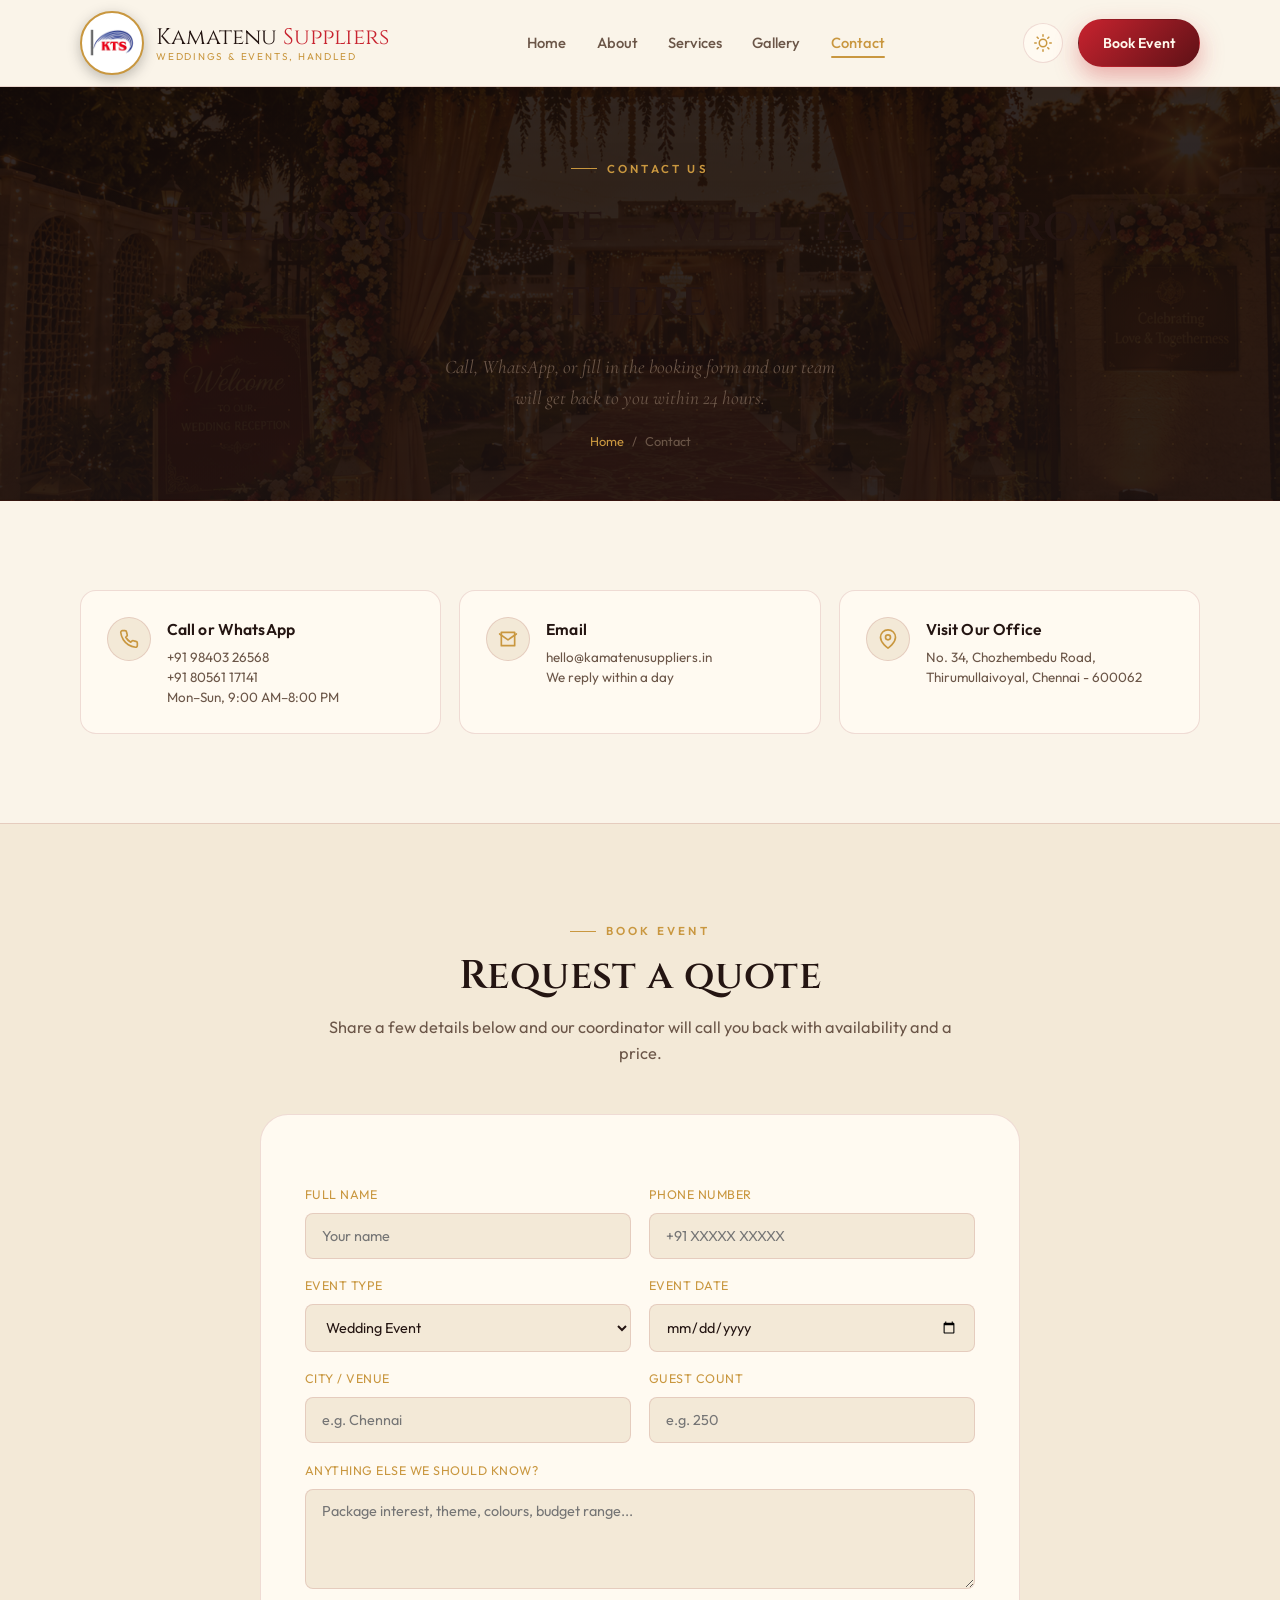
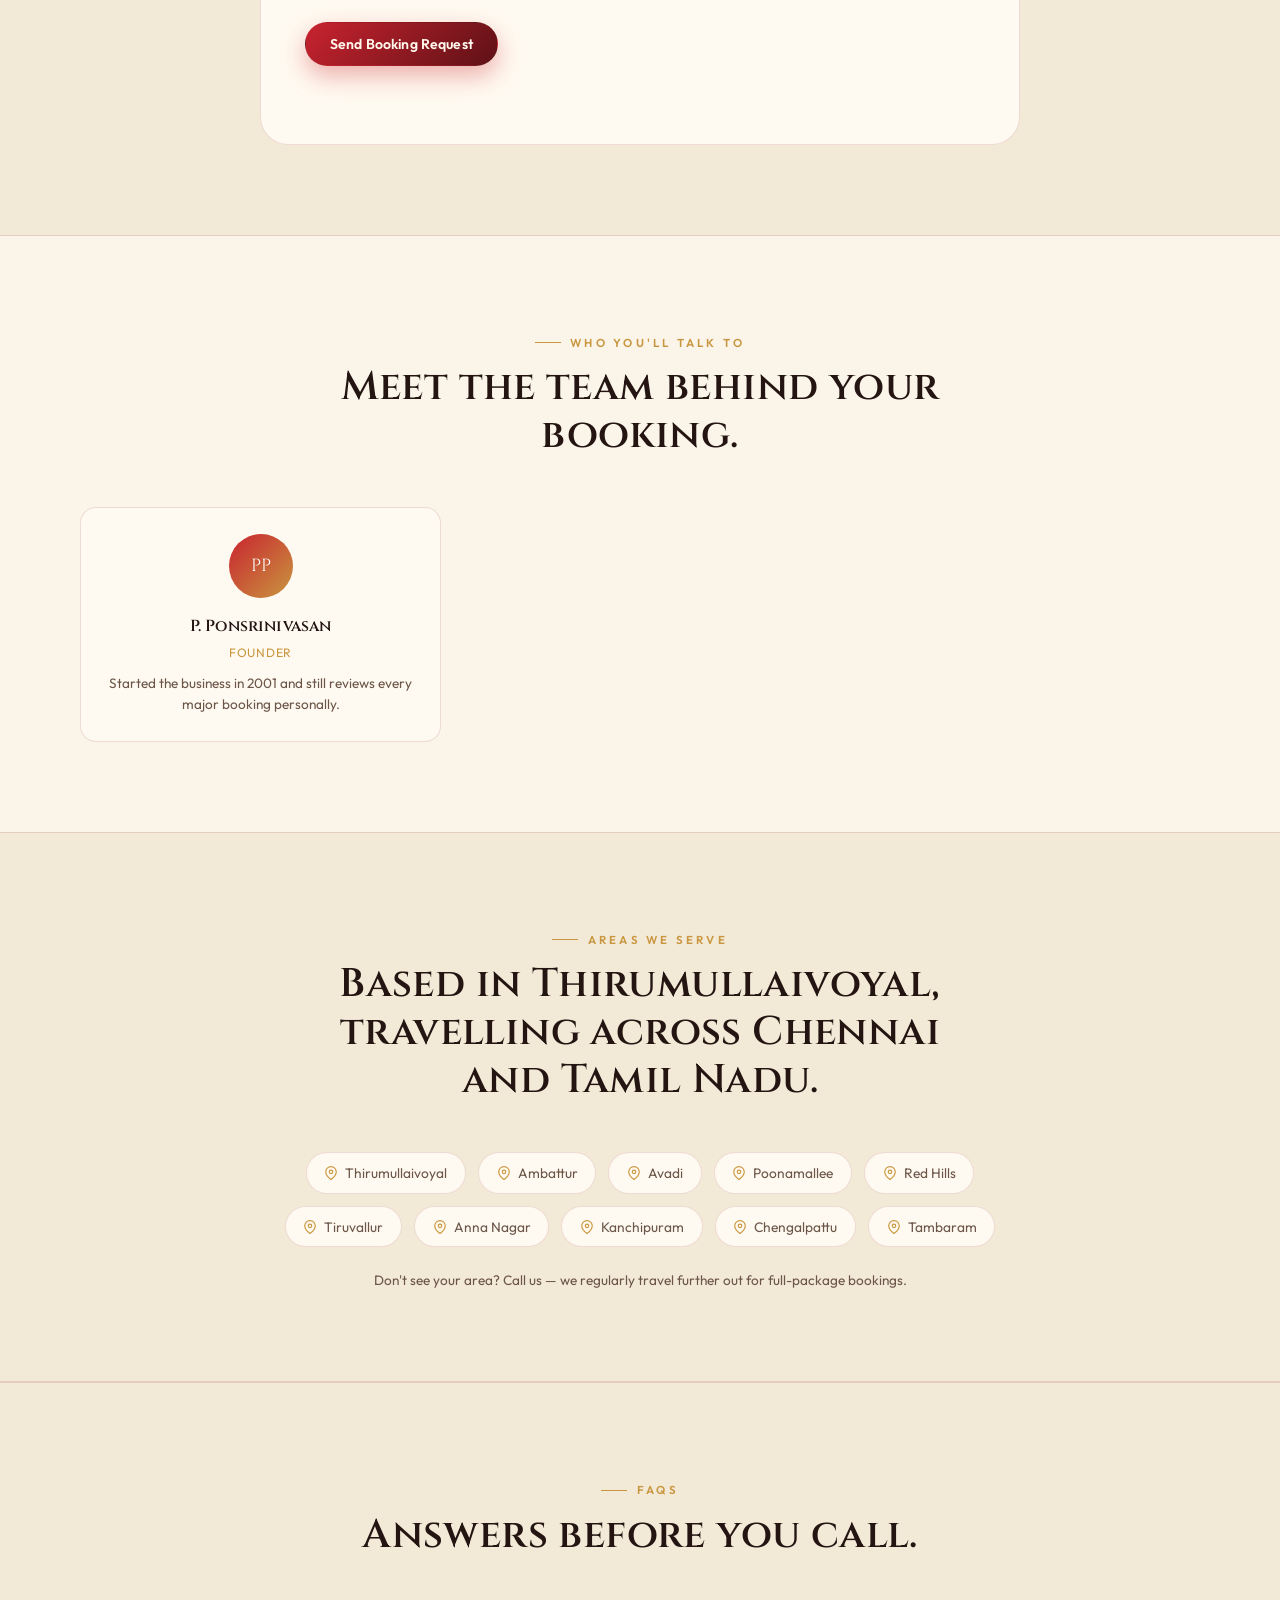
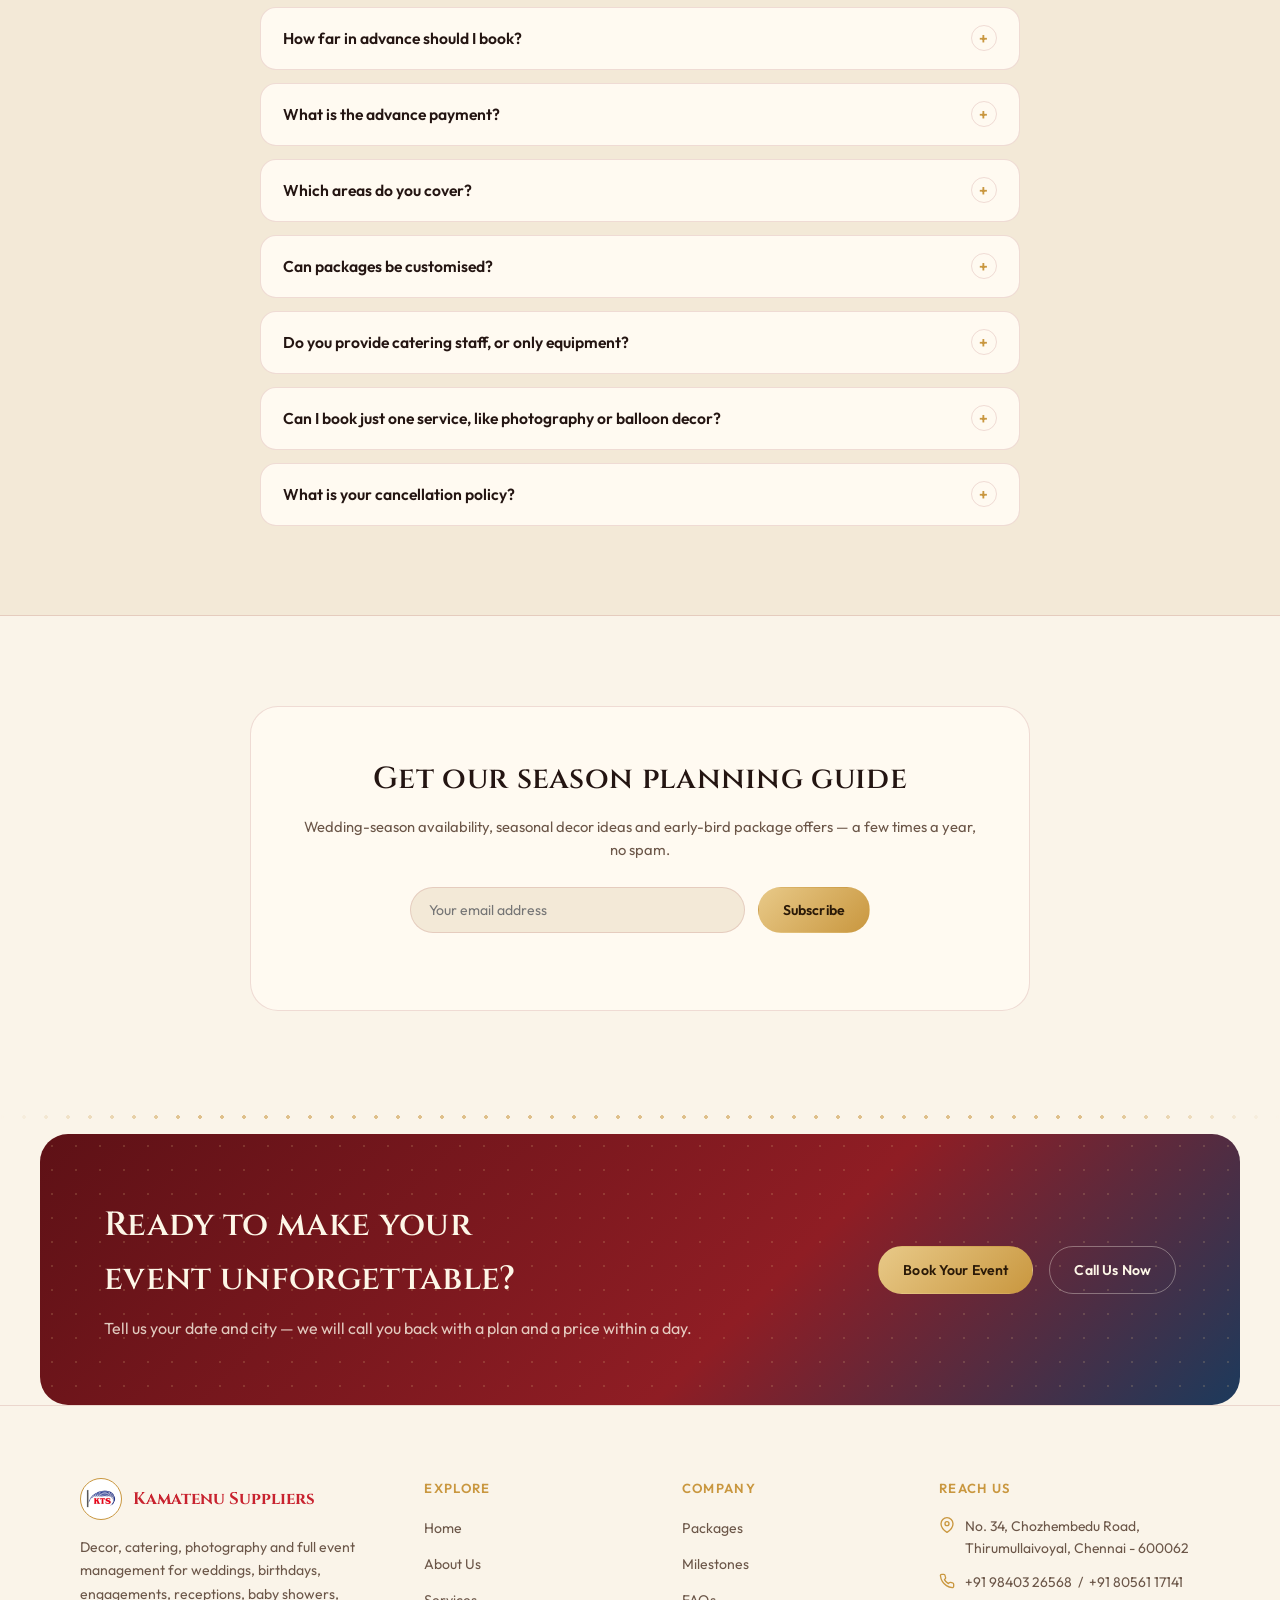
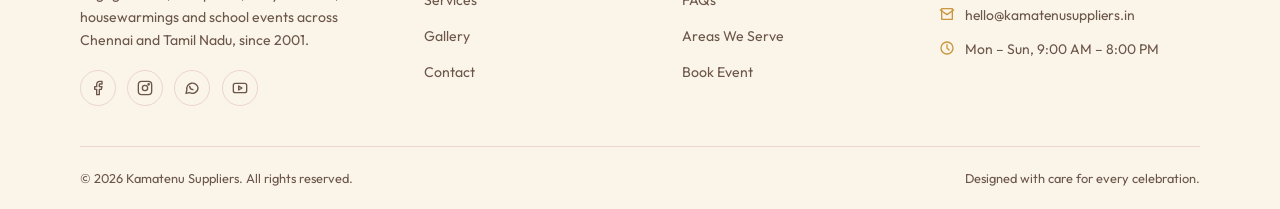
==== commit af3c2125: "Update contact.html" ====
--- a/contact.html
+++ b/contact.html
@@ -54,7 +54,7 @@
 
   <section class="section">
     <div class="container">
-      <div class="why-grid" style="grid-template-columns:repeat(3,1fr);">
+      <div class="why-grid">
         <div class="why-card">
           <div class="why-icon"><svg viewBox="0 0 24 24" fill="none" stroke="currentColor" stroke-width="2" stroke-linecap="round" stroke-linejoin="round"><path d="M22 16.92v3a2 2 0 0 1-2.18 2 19.79 19.79 0 0 1-8.63-3.07 19.5 19.5 0 0 1-6-6A19.79 19.79 0 0 1 2.11 4.18 2 2 0 0 1 4.11 2h3a2 2 0 0 1 2 1.72c.127.96.361 1.903.7 2.81a2 2 0 0 1-.45 2.11L8.09 9.91a16 16 0 0 0 6 6l1.27-1.27a2 2 0 0 1 2.11-.45c.907.339 1.85.573 2.81.7A2 2 0 0 1 22 16.92z"/></svg></div>
           <div><h3>Call or WhatsApp</h3><p>+91 98403 26568<br>+91 80561 17141<br>Mon&ndash;Sun, 9:00 AM&ndash;8:00 PM</p></div>
@@ -124,18 +124,6 @@
           <span class="team-role">Founder</span>
           <p>Started the business in 2001 and still reviews every major booking personally.</p>
         </div>
-        <div class="team-card">
-          <div class="team-avatar">PK</div>
-          <h3>Priya Ponsrinivasan</h3>
-          <span class="team-role">Operations Lead</span>
-          <p>Runs day-to-day coordination, crew scheduling and venue walkthroughs.</p>
-        </div>
-        <div class="team-card">
-          <div class="team-avatar">RD</div>
-          <h3>Ravi D&rsquo;Souza</h3>
-          <span class="team-role">Decor &amp; Design Head</span>
-          <p>Leads the decor team across stage, floral, balloon and mandap design.</p>
-        </div>
       </div>
     </div>
   </section>
@@ -308,4 +296,4 @@
 
   <script src="js/script.js"></script>
 </body>
-</html>+</html>
